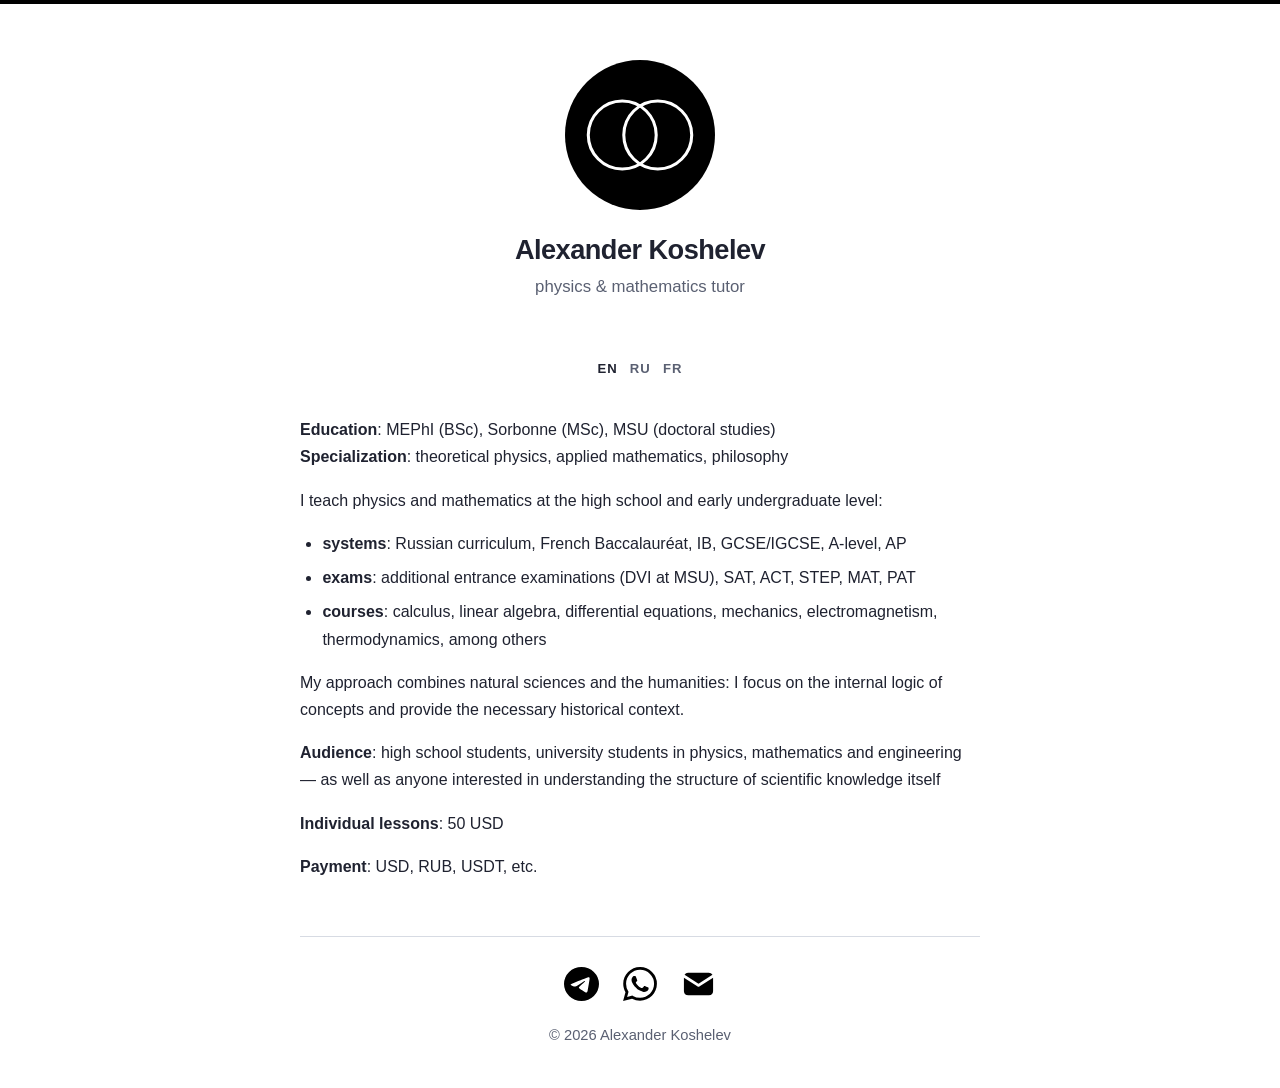
==== index.html @ 2939ea4b "Initial landing page" ====
<!DOCTYPE html>
<html lang="en">

<head>
  <meta charset="utf-8">
  <meta name="viewport" content="width=device-width, initial-scale=1">
  <meta name="description" content="Private teacher — Alexander Koshelev.">
  <title>koshelev.science</title>
  <link rel="icon" href="assets/img/favicon.svg" type="image/svg+xml">
  <link rel="stylesheet" href="assets/style.css">
</head>

<body>
  <div class="top-bar" aria-hidden="true"></div>

  <main class="page">
    <header class="hero" aria-label="Identity">
      <div class="hero-symbol-wrap">
        <img class="hero-symbol" src="assets/img/vesica-piscis.svg" alt="Vesica piscis symbol">
      </div>

      <h1 class="hero-name">Alexander Koshelev</h1>
      <p class="hero-role">physics & mathematics tutor</p>
    </header>

    <section class="content" aria-label="Presentation">

      <div class="lang-switch">
        <button data-lang="en" class="active">EN</button>
        <button data-lang="ru">RU</button>
        <button data-lang="fr">FR</button>
      </div>

      <!-- EN -->
      <section class="lang-block" data-lang="en">
        <p>
          <b>Education</b>: MEPhI (BSc), Sorbonne (MSc), MSU (doctoral studies)<br>
          <b>Specialization</b>: theoretical physics, applied mathematics, philosophy
        </p>

        <p>
          I teach physics and mathematics at the high school and early undergraduate level:
        </p>

        <ul>
          <li><b>systems</b>: Russian curriculum, French Baccalauréat, IB, GCSE/IGCSE, A-level, AP</li>
          <li><b>exams</b>: additional entrance examinations (DVI at MSU), SAT, ACT, STEP, MAT, PAT</li>
          <li><b>courses</b>: calculus, linear algebra, differential equations, mechanics, electromagnetism,
            thermodynamics, among others</li>
        </ul>

        <p>
          My approach combines natural sciences and the humanities: I focus on the internal logic of concepts and provide the necessary historical context.
        </p>

        <p>
          <b>Audience</b>: high school students, university students in physics, mathematics and engineering — as well as anyone interested in understanding the structure of scientific knowledge itself
        </p>

        <p>
          <b>Individual lessons</b>: 50 USD
        </p>

        <p>
          <b>Payment</b>: USD, RUB, USDT, etc.
        </p>
      </section>

      <!-- RU -->
      <section class="lang-block" data-lang="ru">
        <p>
          <b>Образование</b>: МИФИ (бакалавриат), Сорбонна (магистратура), МГУ (аспирантура)<br>
          <b>Специализация</b>: теоретическая физика, прикладная математика, философия
        </p>

        <p>
          Я преподаю физику и математику на уровне старшей школы и младших курсов университета:
        </p>

        <ul>
          <li><b>системы</b>: российская система, BAC (Baccalauréat), IB, GCSE, A-level, AP</li>
          <li><b>экзамены</b>: ДВИ, SAT, ACT, STEP, MAT, PAT</li>
          <li><b>курсы</b>: матанализ, линейная алгебра, дифференциальные уравнения, механика, электромагнетизм,
            термодинамика и другие</li>
        </ul>

        <p>
          В работе сочетаю естественно-научный и гуманитарный подход: объясняю структуру понятий и даю необходимый
          исторический контекст.
        </p>

        <p>
          <b>Аудитория</b>: старшие школьники, студенты физико-математических и инженерных специальностей — а также все,
          кто хочет понять структуру научного знания
        </p>

        <p>
          <b>Цена индивидуальных занятий</b>: 50 USD
        </p>

        <p>
          <b>Оплата</b>: USD, RUB, USDT и др.
        </p>
      </section>

      <!-- FR -->
      <section class="lang-block" data-lang="fr">
        <p>
          <b>Formation</b> : MEPhI (licence), Sorbonne (master), MGU (doctorat)<br>
          <b>Spécialisation</b> : physique théorique, mathématiques appliquées, philosophie
        </p>

        <p>
          J’enseigne la physique et les mathématiques au niveau lycée et début universitaire :
        </p>

        <ul>
          <li><b>systèmes</b> : programme russe, Baccalauréat français, IB, GCSE/IGCSE, A-level, AP</li>
          <li><b>examens</b> : examens d’entrée internes (DVI à la MSU), SAT, ACT, STEP, MAT</li>
          <li><b>cours</b> : analyse, algèbre linéaire, équations différentielles, mécanique, électromagnétisme,
            thermodynamique, entre autres</li>
        </ul>

        <p>
          Mon approche combine les sciences naturelles et les humanités : j’explique la structure logique des concepts en donnant le contexte historique nécessaire.
        </p>

        <p>
          <b>Public</b> : lycéens, étudiants en physique, mathématiques et ingénierie — ainsi que toute personne
          souhaitant comprendre la structure du savoir scientifique
        </p>

        <p>
          <b>Cours individuels</b> : 50 USD
        </p>

        <p>
          <b>Paiement</b> : USD, RUB, USDT, etc.
        </p>
      </section>

    </section>

    <footer class="site-footer" aria-label="Contacts">
      <hr class="footer-divider">

      <nav class="contact-links" aria-label="Contact links">

        <a class="contact-link" href="https://t.me/koshelev_teaching" target="_blank" rel="noopener noreferrer"
          aria-label="Telegram">
          <img class="contact-icon" src="assets/img/icons/telegram.svg" alt="">
        </a>

        <a class="contact-link" href="https://wa.me/79123456789" aria-label="WhatsApp">
          <img class="contact-icon" src="assets/img/icons/whatsapp.svg" alt="">
        </a>

        <a class="contact-link" href="mailto:koshelev.teaching@gmail.com?subject=Private%20Lessons" aria-label="Mail">
          <img class="contact-icon" src="assets/img/icons/mail.svg" alt="">
        </a>

      </nav>

      <p class="footer-note">© 2026 Alexander Koshelev</p>
    </footer>
  </main>

  <script>
    const buttons = document.querySelectorAll('.lang-switch button');
    const blocks = document.querySelectorAll('.lang-block');
    const storageKey = 'preferredLanguage';

    function setLanguage(lang) {
      buttons.forEach(btn => {
        btn.classList.toggle('active', btn.dataset.lang === lang);
      });

      blocks.forEach(block => {
        block.classList.toggle('active', block.dataset.lang === lang);
      });

      localStorage.setItem(storageKey, lang);
    }

    buttons.forEach(btn => {
      btn.addEventListener('click', () => {
        setLanguage(btn.dataset.lang);
      });
    });

    const savedLang = localStorage.getItem(storageKey);
    const defaultLang = 'en';
    const initialLang = savedLang || defaultLang;

    setLanguage(initialLang);
  </script>

</body>

</html>
---- assets/style.css ----
:root {
  --bg: #ffffff;
  --fg: #1f2230;
  --muted: #5a6072;
  --line: #d7dbe3;

  --page-max: 760px;
  --text-max: 680px;
  --hero-symbol-size: 150px;
}

*,
*::before,
*::after {
  box-sizing: border-box;
}

html {
  font-size: 16px;
  -webkit-text-size-adjust: 100%;
  text-size-adjust: 100%;
}

body {
  margin: 0;
  background: var(--bg);
  color: var(--fg);
  font-family:
    -apple-system, BlinkMacSystemFont, "Segoe UI", Roboto, Helvetica, Arial,
    sans-serif;
  line-height: 1.7;
}

img {
  display: block;
  max-width: 100%;
  height: auto;
}

a {
  color: inherit;
  text-decoration: none;
}

.top-bar {
  width: 100%;
  height: 4px;
  background: #000000;
}

.page {
  width: min(100% - 2rem, var(--page-max));
  margin: 0 auto;
  padding: 3.5rem 0 2.5rem;
}

.hero {
  display: flex;
  flex-direction: column;
  align-items: center;
  text-align: center;
}

.hero-symbol-wrap {
  width: var(--hero-symbol-size);
  height: var(--hero-symbol-size);
  border-radius: 50%;
  background: #000000;
  display: grid;
  place-items: center;
  margin-bottom: 1.5rem;
  overflow: hidden;
}

.hero-symbol {
  width: 95%;
  height: 95%;
  object-fit: contain;
}

.hero-name {
  margin: 0;
  font-size: clamp(1.2rem, 3vw, 1.7rem);
  line-height: 1.15;
  font-weight: 700;
  letter-spacing: -0.02em;
}

.hero-role {
  margin: 0.5rem 0 0;
  font-size: 1.05rem;
  color: var(--muted);
}

.content {
  margin-top: 3.5rem;
}

/* language switch */

.lang-switch {
  display: flex;
  justify-content: center;
  gap: 0.75rem;
  margin: 0 auto 2.25rem;
  width: min(100%, var(--text-max));
}

.lang-switch button {
  appearance: none;
  -webkit-appearance: none;
  background: none;
  border: none;
  padding: 0;
  margin: 0;
  color: var(--muted);
  font: inherit;
  font-size: 0.82rem;
  font-weight: 700;
  letter-spacing: 0.08em;
  text-transform: uppercase;
  cursor: pointer;
  transition:
    color 160ms ease,
    opacity 160ms ease;
}

.lang-switch button:hover,
.lang-switch button:focus-visible {
  color: var(--fg);
}

.lang-switch button.active {
  color: var(--fg);
}

.lang-switch button:focus-visible {
  outline: 2px solid var(--fg);
  outline-offset: 4px;
}

/* language blocks */

.lang-block {
  display: none;
  width: min(100%, var(--text-max));
  margin: 0 auto;
}

.lang-block.active {
  display: block;
}

.lang-block p {
  margin: 0;
}

.lang-block p + p {
  margin-top: 1rem;
}

.lang-block ul {
  margin: 1rem 0;
  padding-left: 1.4rem;
}

.lang-block li + li {
  margin-top: 0.45rem;
}

/* footer */

.site-footer {
  width: min(100%, var(--text-max));
  margin: 3.5rem auto 0;
}

.footer-divider {
  border: 0;
  border-top: 1px solid var(--line);
  margin: 0 0 1.5rem;
}

.contact-links {
  display: flex;
  flex-wrap: wrap;
  justify-content: center;
  gap: 0.75rem;
}

.contact-link {
  display: inline-flex;
  align-items: center;
  justify-content: center;
  width: 2.9rem;
  height: 2.9rem;
  background: transparent;
  border-radius: 0;
  transition:
    transform 160ms ease,
    opacity 160ms ease;
}

.contact-icon {
  width: 2.15rem;
  height: 2.15rem;
  display: block;
  object-fit: contain;
}

.contact-link:hover,
.contact-link:focus-visible {
  transform: translateY(-1px);
}

.contact-link:focus-visible {
  outline: 2px solid var(--fg);
  outline-offset: 3px;
}

.contact-link[aria-disabled="true"] {
  opacity: 0.38;
}

.contact-link[aria-disabled="true"]:hover,
.contact-link[aria-disabled="true"]:focus-visible {
  transform: none;
  outline: none;
}

.footer-note {
  margin: 1rem 0 0;
  text-align: center;
  font-size: 0.92rem;
  color: var(--muted);
}

/* mobile */

@media (max-width: 640px) {
  :root {
    --hero-symbol-size: 128px;
  }

  .page {
    width: min(100% - 1.25rem, var(--page-max));
    padding-top: 2.5rem;
    padding-bottom: 2rem;
  }

  .content {
    margin-top: 2.75rem;
  }

  .lang-switch {
    gap: 0.6rem;
    margin-bottom: 2rem;
  }

  .site-footer {
    margin-top: 3rem;
  }

  .contact-links {
    gap: 0.6rem;
  }

  .contact-link {
    width: 2.6rem;
    height: 2.6rem;
  }

  .contact-icon {
    width: 1.9rem;
    height: 1.9rem;
  }
}
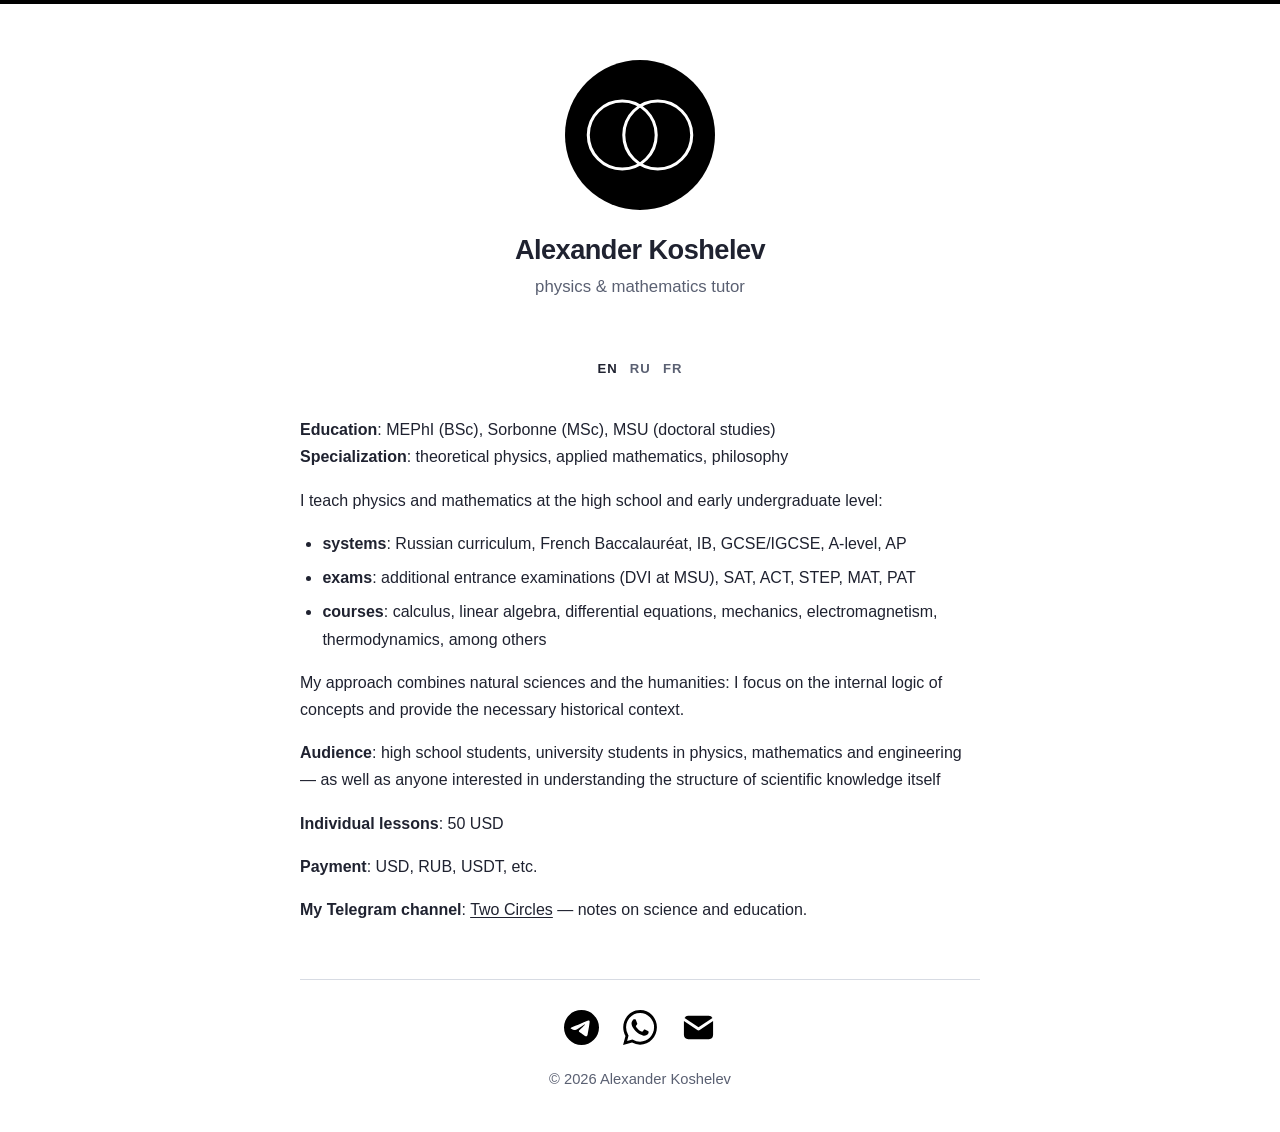
==== commit bc134528: "Some ammendments" ====
--- a/index.html
+++ b/index.html
@@ -50,11 +50,13 @@
         </ul>
 
         <p>
-          My approach combines natural sciences and the humanities: I focus on the internal logic of concepts and provide the necessary historical context.
-        </p>
-
-        <p>
-          <b>Audience</b>: high school students, university students in physics, mathematics and engineering — as well as anyone interested in understanding the structure of scientific knowledge itself
+          My approach combines natural sciences and the humanities: I focus on the internal logic of concepts and
+          provide the necessary historical context.
+        </p>
+
+        <p>
+          <b>Audience</b>: high school students, university students in physics, mathematics and engineering — as well
+          as anyone interested in understanding the structure of scientific knowledge itself
         </p>
 
         <p>
@@ -64,6 +66,13 @@
         <p>
           <b>Payment</b>: USD, RUB, USDT, etc.
         </p>
+
+        <p>
+          <b>My Telegram channel</b>:
+          <a href="https://t.me/zwiefalt" target="_blank" rel="noopener noreferrer">
+            Two Circles</a> — notes on science and education.
+        </p>
+
       </section>
 
       <!-- RU -->
@@ -101,6 +110,13 @@
         <p>
           <b>Оплата</b>: USD, RUB, USDT и др.
         </p>
+
+        <p>
+          <b>Мой телеграм-канал</b>: <a href="https://t.me/zwiefalt" target="_blank" rel="noopener noreferrer"> Два
+            круга</a> — заметки о науке и образовании. 
+        </p>
+        </p>
+
       </section>
 
       <!-- FR -->
@@ -122,7 +138,8 @@
         </ul>
 
         <p>
-          Mon approche combine les sciences naturelles et les humanités : j’explique la structure logique des concepts en donnant le contexte historique nécessaire.
+          Mon approche combine les sciences naturelles et les humanités : j’explique la structure logique des concepts
+          en donnant le contexte historique nécessaire.
         </p>
 
         <p>
@@ -137,6 +154,13 @@
         <p>
           <b>Paiement</b> : USD, RUB, USDT, etc.
         </p>
+
+        <p>
+          <b>Ma chaîne Telegram</b>:
+          <a href="https://t.me/zwiefalt" target="_blank" rel="noopener noreferrer">
+            Deux Cercles</a> — notes sur la science et l’éducation.
+        </p>
+
       </section>
 
     </section>
@@ -151,7 +175,8 @@
           <img class="contact-icon" src="assets/img/icons/telegram.svg" alt="">
         </a>
 
-        <a class="contact-link" href="https://wa.me/79123456789" aria-label="WhatsApp">
+        <a class="contact-link" href="https://wa.me/995551512975" target="_blank" rel="noopener noreferrer"
+          aria-label="WhatsApp">
           <img class="contact-icon" src="assets/img/icons/whatsapp.svg" alt="">
         </a>
 
--- a/assets/style.css
+++ b/assets/style.css
@@ -168,6 +168,20 @@
   margin-top: 0.45rem;
 }
 
+/* text links inside content */
+
+.lang-block a {
+  color: var(--fg);
+  text-decoration: underline;
+  text-decoration-thickness: 1px;
+  text-underline-offset: 2px;
+}
+
+.lang-block a:hover,
+.lang-block a:focus-visible {
+  opacity: 0.7;
+}
+
 /* footer */
 
 .site-footer {
@@ -235,6 +249,29 @@
   color: var(--muted);
 }
 
+/* dark mode */
+
+@media (prefers-color-scheme: dark) {
+  :root {
+    --bg: #000000;
+    --fg: #ffffff;
+    --muted: #b8b8b8;
+    --line: #3a3a3a;
+  }
+
+  .top-bar {
+    background: #ffffff;
+  }
+
+  .hero-symbol-wrap {
+    background: #ffffff;
+  }
+
+  .hero-symbol {
+    filter: invert(1) brightness(0);
+  }
+}
+
 /* mobile */
 
 @media (max-width: 640px) {
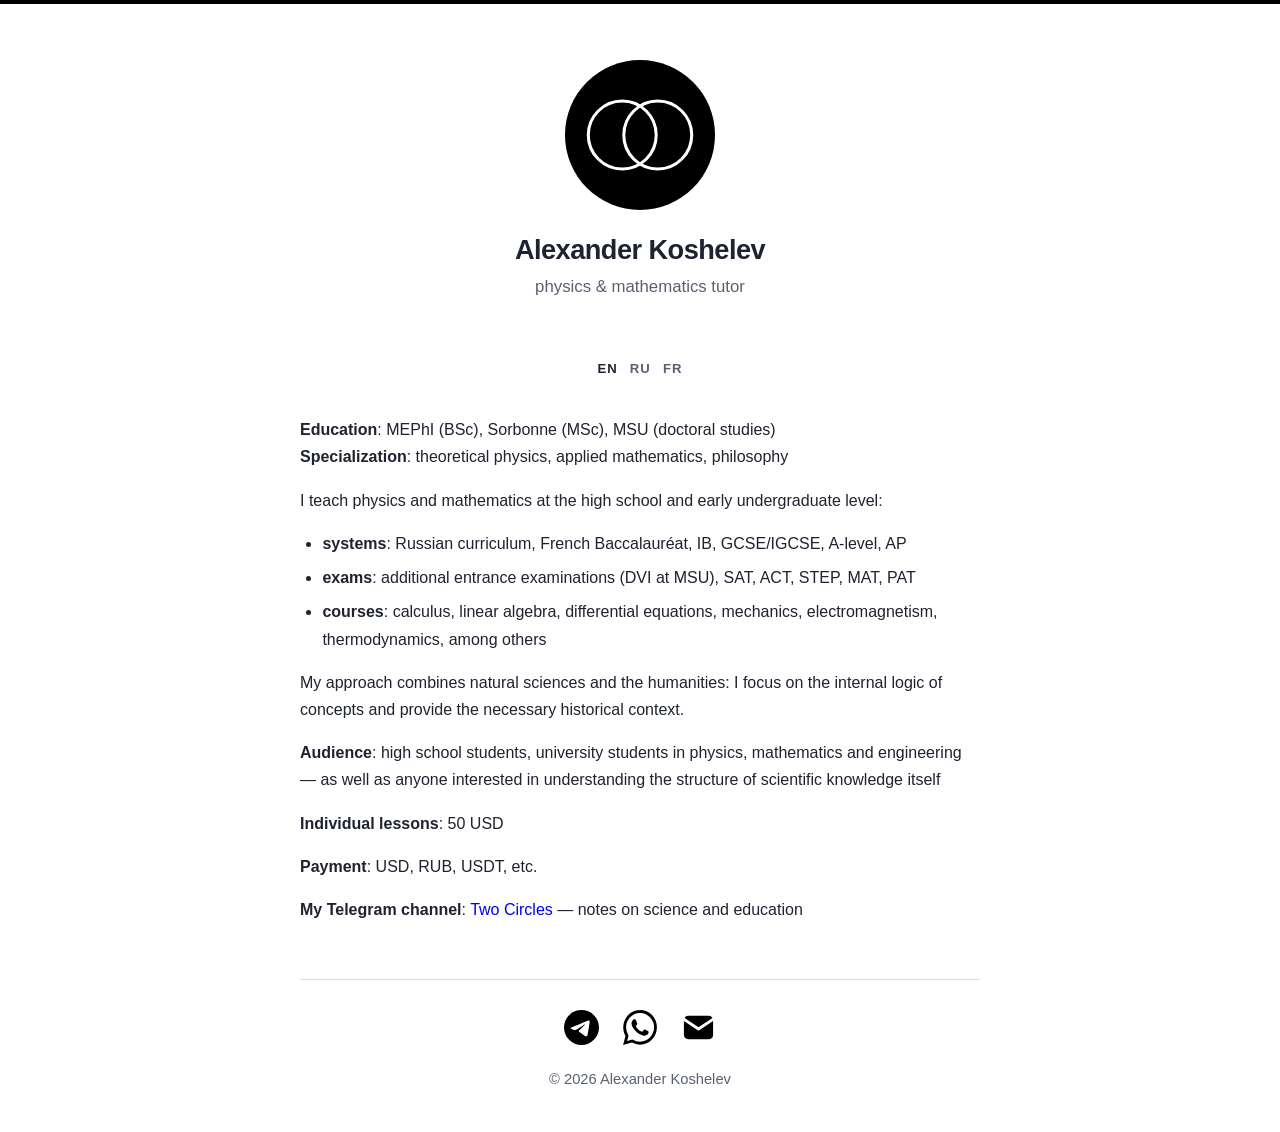
==== commit 8962a7de: "one more" ====
--- a/index.html
+++ b/index.html
@@ -70,7 +70,7 @@
         <p>
           <b>My Telegram channel</b>:
           <a href="https://t.me/zwiefalt" target="_blank" rel="noopener noreferrer">
-            Two Circles</a> — notes on science and education.
+            Two Circles</a> — notes on science and education
         </p>
 
       </section>
@@ -113,7 +113,7 @@
 
         <p>
           <b>Мой телеграм-канал</b>: <a href="https://t.me/zwiefalt" target="_blank" rel="noopener noreferrer"> Два
-            круга</a> — заметки о науке и образовании. 
+            круга</a> — заметки о науке и образовании
         </p>
         </p>
 
@@ -158,7 +158,7 @@
         <p>
           <b>Ma chaîne Telegram</b>:
           <a href="https://t.me/zwiefalt" target="_blank" rel="noopener noreferrer">
-            Deux Cercles</a> — notes sur la science et l’éducation.
+            Deux Cercles</a> — notes sur la science et l’éducation
         </p>
 
       </section>
--- a/assets/style.css
+++ b/assets/style.css
@@ -23,7 +23,7 @@
 
 body {
   margin: 0;
-  background: var(--bg);
+  background-color: var(--bg);
   color: var(--fg);
   font-family:
     -apple-system, BlinkMacSystemFont, "Segoe UI", Roboto, Helvetica, Arial,
@@ -45,7 +45,7 @@
 .top-bar {
   width: 100%;
   height: 4px;
-  background: #000000;
+  background-color: #000000;
 }
 
 .page {
@@ -65,7 +65,7 @@
   width: var(--hero-symbol-size);
   height: var(--hero-symbol-size);
   border-radius: 50%;
-  background: #000000;
+  background-color: #000000;
   display: grid;
   place-items: center;
   margin-bottom: 1.5rem;
@@ -171,15 +171,17 @@
 /* text links inside content */
 
 .lang-block a {
-  color: var(--fg);
-  text-decoration: underline;
-  text-decoration-thickness: 1px;
-  text-underline-offset: 2px;
+  color: #0000ee;
+  text-decoration: none;
+}
+
+.lang-block a:visited {
+  color: #551a8b;
 }
 
 .lang-block a:hover,
 .lang-block a:focus-visible {
-  opacity: 0.7;
+  opacity: 0.8;
 }
 
 /* footer */
@@ -260,11 +262,11 @@
   }
 
   .top-bar {
-    background: #ffffff;
+    background-color: #ffffff;
   }
 
   .hero-symbol-wrap {
-    background: #ffffff;
+    background-color: #ffffff !important;
   }
 
   .hero-symbol {
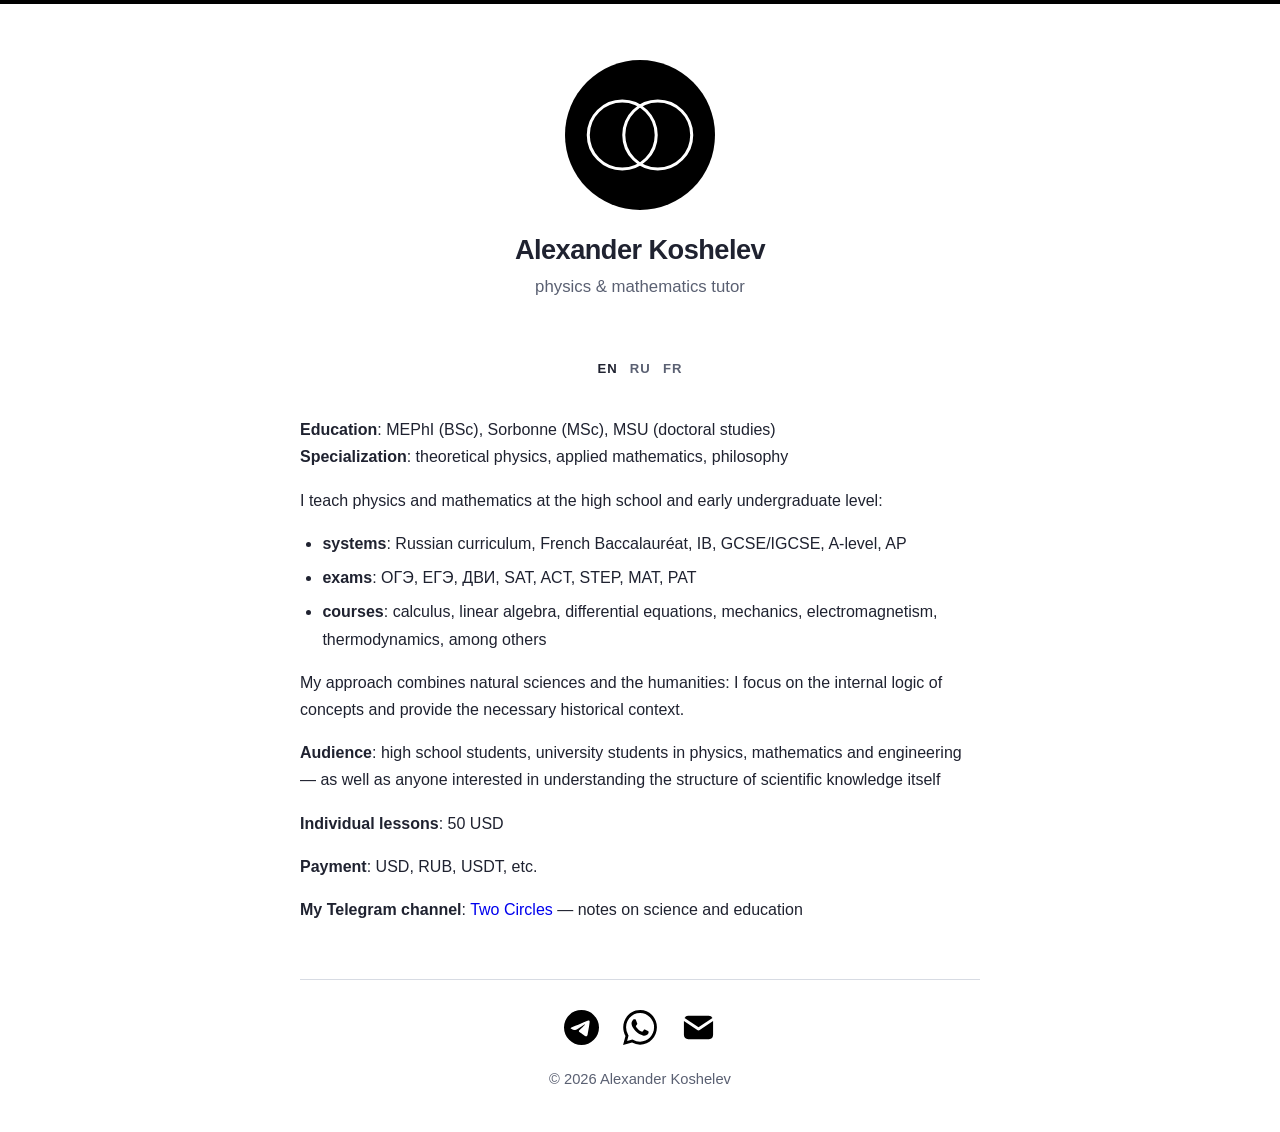
==== commit d3305cf5: "rules" ====
--- a/index.html
+++ b/index.html
@@ -44,7 +44,7 @@
 
         <ul>
           <li><b>systems</b>: Russian curriculum, French Baccalauréat, IB, GCSE/IGCSE, A-level, AP</li>
-          <li><b>exams</b>: additional entrance examinations (DVI at MSU), SAT, ACT, STEP, MAT, PAT</li>
+          <li><b>exams</b>: ОГЭ, ЕГЭ, ДВИ, SAT, ACT, STEP, MAT, PAT</li>
           <li><b>courses</b>: calculus, linear algebra, differential equations, mechanics, electromagnetism,
             thermodynamics, among others</li>
         </ul>
@@ -88,7 +88,7 @@
 
         <ul>
           <li><b>системы</b>: российская система, BAC (Baccalauréat), IB, GCSE, A-level, AP</li>
-          <li><b>экзамены</b>: ДВИ, SAT, ACT, STEP, MAT, PAT</li>
+          <li><b>экзамены</b>: ОГЭ, ЕГЭ, ДВИ, SAT, ACT, STEP, MAT, PAT, сессионные экзамены в университете</li>
           <li><b>курсы</b>: матанализ, линейная алгебра, дифференциальные уравнения, механика, электромагнетизм,
             термодинамика и другие</li>
         </ul>
@@ -132,7 +132,7 @@
 
         <ul>
           <li><b>systèmes</b> : programme russe, Baccalauréat français, IB, GCSE/IGCSE, A-level, AP</li>
-          <li><b>examens</b> : examens d’entrée internes (DVI à la MSU), SAT, ACT, STEP, MAT</li>
+          <li><b>examens</b> : ОГЭ, ЕГЭ, ДВИ, SAT, ACT, STEP, MAT</li>
           <li><b>cours</b> : analyse, algèbre linéaire, équations différentielles, mécanique, électromagnétisme,
             thermodynamique, entre autres</li>
         </ul>
--- a/assets/style.css
+++ b/assets/style.css
@@ -19,6 +19,7 @@
   font-size: 16px;
   -webkit-text-size-adjust: 100%;
   text-size-adjust: 100%;
+  color-scheme: light dark;
 }
 
 body {
@@ -155,7 +156,7 @@
   margin: 0;
 }
 
-.lang-block p + p {
+.lang-block p+p {
   margin-top: 1rem;
 }
 
@@ -164,7 +165,7 @@
   padding-left: 1.4rem;
 }
 
-.lang-block li + li {
+.lang-block li+li {
   margin-top: 0.45rem;
 }
 
@@ -272,6 +273,10 @@
   .hero-symbol {
     filter: invert(1) brightness(0);
   }
+
+  .contact-icon {
+    filter: invert(1);
+  }
 }
 
 /* mobile */
@@ -313,4 +318,12 @@
     width: 1.9rem;
     height: 1.9rem;
   }
+
+  .rules-text {
+    margin: 0;
+  }
+
+  .rules-text+.rules-text {
+    margin-top: 0.9rem;
+  }
 }
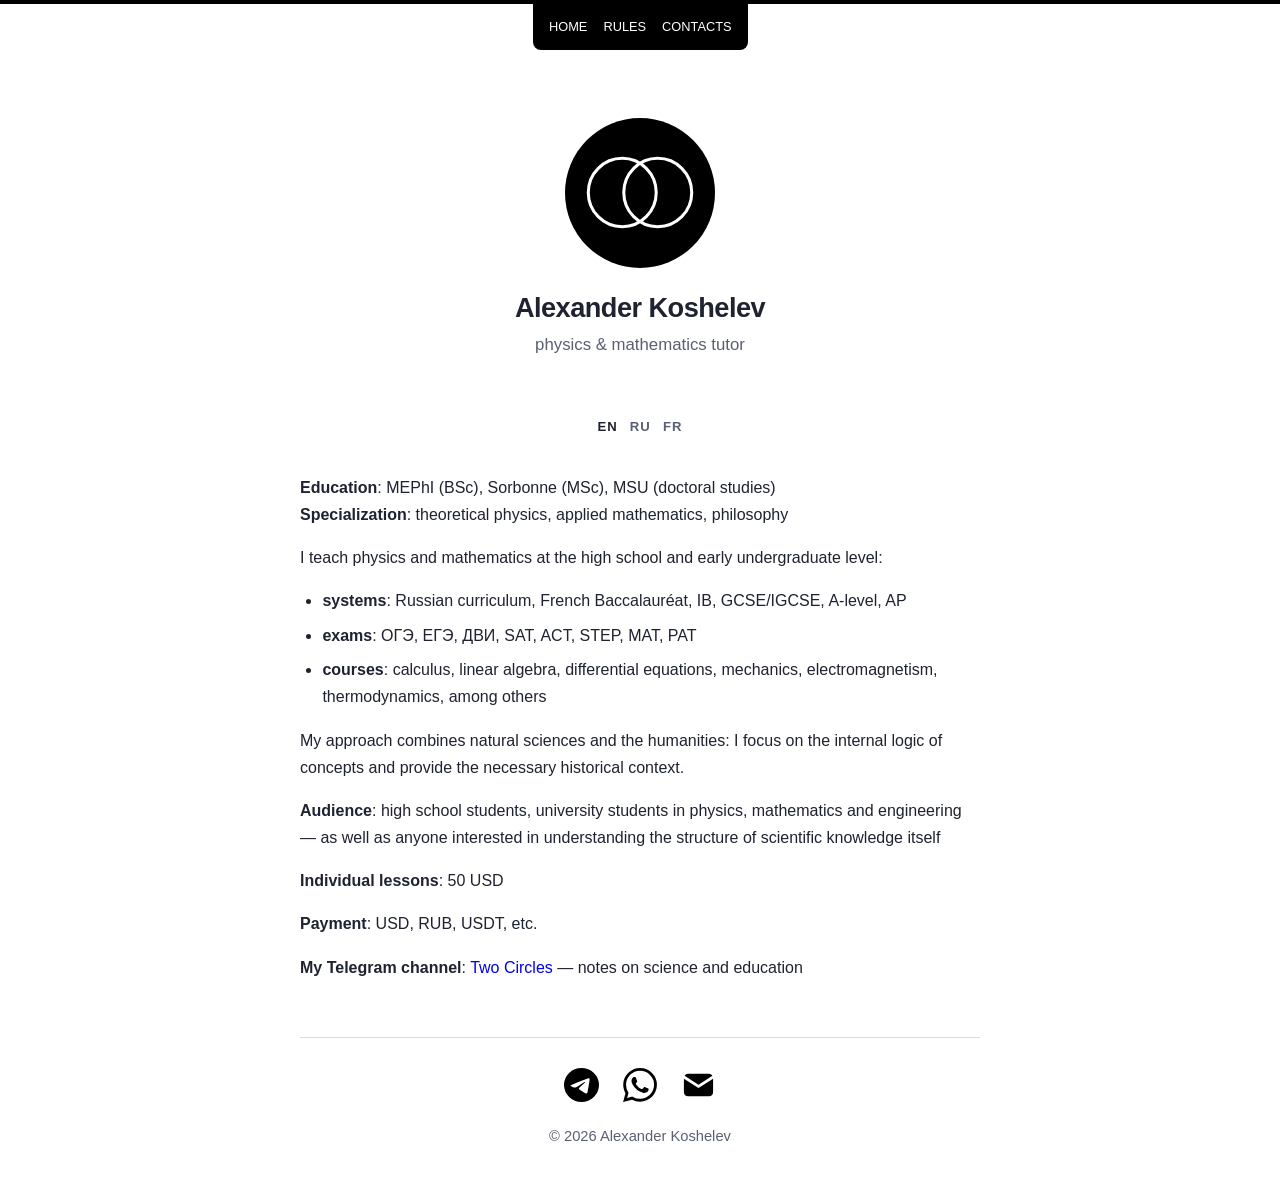
==== commit 1849571c: "Menu" ====
--- a/index.html
+++ b/index.html
@@ -13,6 +13,14 @@
 <body>
   <div class="top-bar" aria-hidden="true"></div>
 
+  <nav class="site-nav" aria-label="Primary">
+    <ul>
+      <li><a href="index.html">HOME</a></li>
+      <li><a href="rules.html">RULES</a></li>
+      <li><a href="about.html">CONTACTS</a></li>
+    </ul>
+  </nav>
+
   <main class="page">
     <header class="hero" aria-label="Identity">
       <div class="hero-symbol-wrap">
--- a/assets/style.css
+++ b/assets/style.css
@@ -47,6 +47,57 @@
   width: 100%;
   height: 4px;
   background-color: #000000;
+}
+
+/* navigation */
+
+.site-nav {
+  margin: 0 auto 0.75rem;
+  text-align: center;
+}
+
+.site-nav ul {
+  display: inline-flex;
+  align-items: center;
+  margin: 0;
+  padding: 0.4rem 1rem;
+  list-style: none;
+  background-color: #000000;
+  color: #ffffff;
+  border-radius: 0 0 0.5rem 0.5rem;
+
+  animation: nav-drop 2000ms cubic-bezier(0.22, 1, 0.36, 1) 500ms both;
+}
+
+.site-nav li {
+  display: inline-block;
+}
+
+.site-nav li+li {
+  margin-left: 1rem;
+}
+
+.site-nav a {
+  display: inline-block;
+  padding: 0.35rem 0;
+  color: inherit;
+  text-decoration: none;
+  font-size: 0.8rem;
+}
+
+.site-nav a:hover,
+.site-nav a:focus-visible {
+  opacity: 0.8;
+}
+
+@keyframes nav-drop {
+  0% {
+    transform: translateY(-60px);
+  }
+
+  100% {
+    transform: translateY(0);
+  }
 }
 
 .page {
@@ -91,6 +142,32 @@
   margin: 0.5rem 0 0;
   font-size: 1.05rem;
   color: var(--muted);
+}
+
+.hero-lang {
+  display: none;
+}
+
+.hero-lang.active {
+  display: inline;
+}
+
+.subpage-nav {
+  width: min(100%, var(--text-max));
+  margin: 2rem auto 0;
+  text-align: center;
+  font-size: 0.95rem;
+  color: var(--muted);
+}
+
+.subpage-nav a:hover,
+.subpage-nav a:focus-visible {
+  color: var(--fg);
+}
+
+.subpage-nav a:focus-visible {
+  outline: 2px solid var(--fg);
+  outline-offset: 4px;
 }
 
 .content {
@@ -167,6 +244,16 @@
 
 .lang-block li+li {
   margin-top: 0.45rem;
+}
+
+/* rules page */
+
+.rules-text {
+  margin: 0;
+}
+
+.rules-text+.rules-text {
+  margin-top: 0.9rem;
 }
 
 /* text links inside content */
@@ -267,7 +354,7 @@
   }
 
   .hero-symbol-wrap {
-    background-color: #ffffff !important;
+    background-color: #ffffff;
   }
 
   .hero-symbol {
@@ -301,6 +388,10 @@
     margin-bottom: 2rem;
   }
 
+  .subpage-nav {
+    margin-top: 1.5rem;
+  }
+
   .site-footer {
     margin-top: 3rem;
   }
@@ -318,12 +409,4 @@
     width: 1.9rem;
     height: 1.9rem;
   }
-
-  .rules-text {
-    margin: 0;
-  }
-
-  .rules-text+.rules-text {
-    margin-top: 0.9rem;
-  }
 }
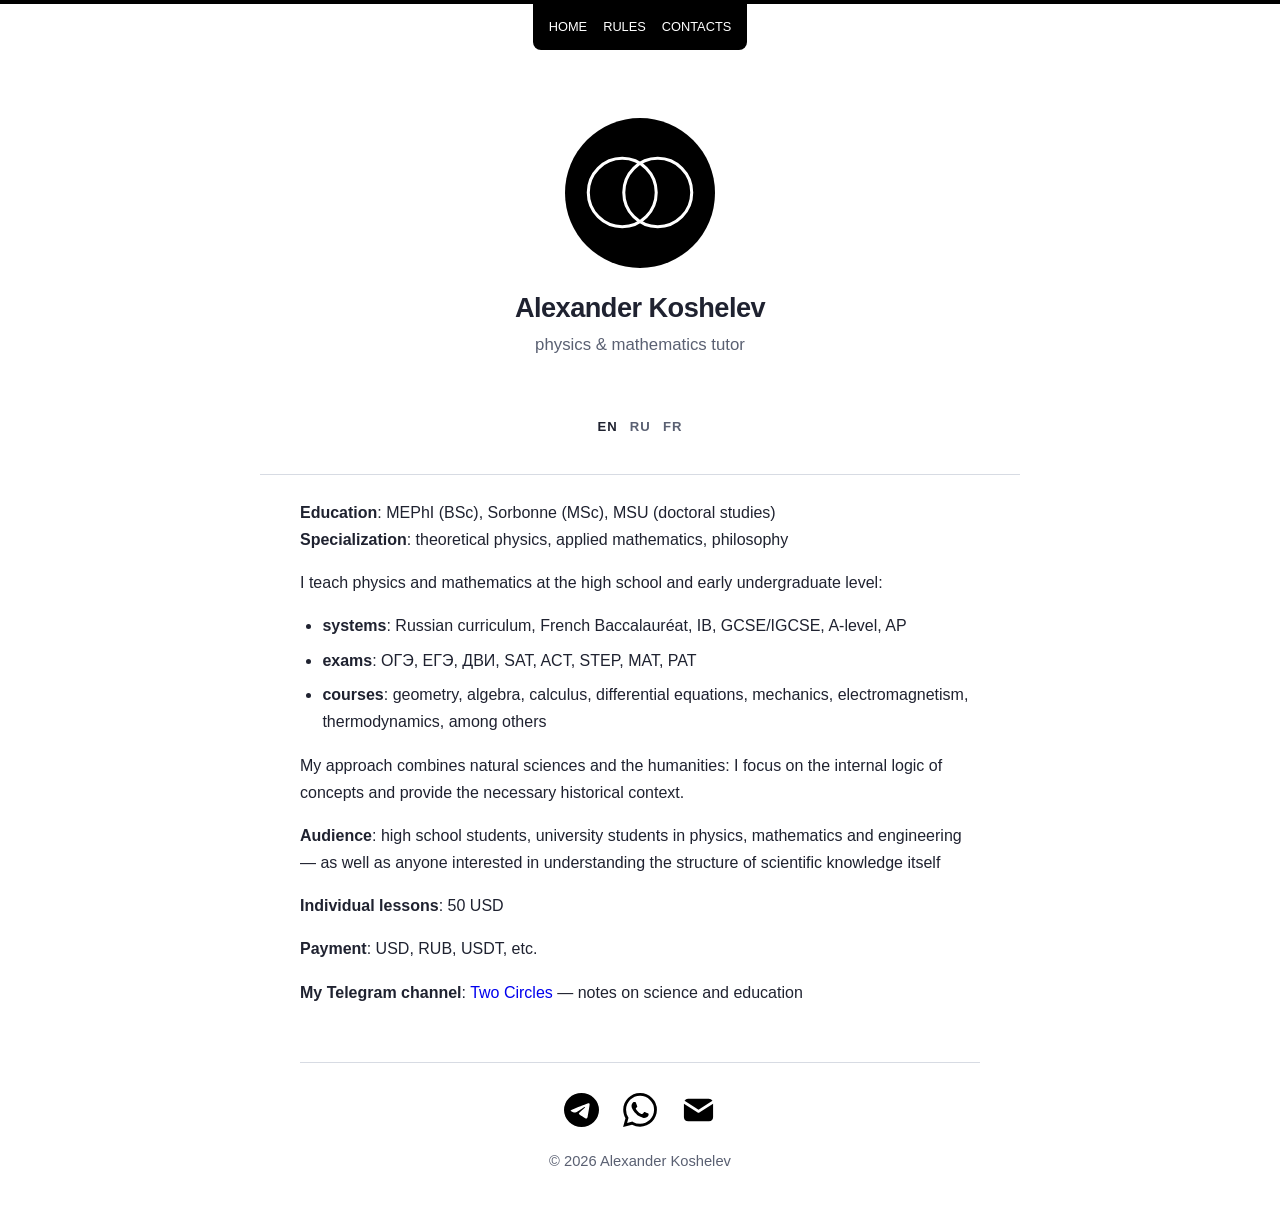
==== commit 4ad41f66: "Contact" ====
--- a/index.html
+++ b/index.html
@@ -15,9 +15,29 @@
 
   <nav class="site-nav" aria-label="Primary">
     <ul>
-      <li><a href="index.html">HOME</a></li>
-      <li><a href="rules.html">RULES</a></li>
-      <li><a href="about.html">CONTACTS</a></li>
+      <li>
+        <a href="index.html">
+          <span class="nav-lang active" data-lang="en">HOME</span>
+          <span class="nav-lang" data-lang="ru">ГЛАВНАЯ</span>
+          <span class="nav-lang" data-lang="fr">ACCUEIL</span>
+        </a>
+      </li>
+
+      <li>
+        <a href="rules.html">
+          <span class="nav-lang active" data-lang="en">RULES</span>
+          <span class="nav-lang" data-lang="ru">ПРАВИЛА</span>
+          <span class="nav-lang" data-lang="fr">RÈGLES</span>
+        </a>
+      </li>
+
+      <li>
+        <a href="contacts.html">
+          <span class="nav-lang active" data-lang="en">CONTACTS</span>
+          <span class="nav-lang" data-lang="ru">КОНТАКТЫ</span>
+          <span class="nav-lang" data-lang="fr">CONTACTS</span>
+        </a>
+      </li>
     </ul>
   </nav>
 
@@ -28,148 +48,155 @@
       </div>
 
       <h1 class="hero-name">Alexander Koshelev</h1>
-      <p class="hero-role">physics & mathematics tutor</p>
+      <p class="hero-role">
+        <span class="hero-lang active" data-lang="en">physics & mathematics tutor</span>
+        <span class="hero-lang" data-lang="ru">преподаватель физики и математики</span>
+        <span class="hero-lang" data-lang="fr">enseignant de la physique et des mathématiques</span>
+      </p>
     </header>
 
     <section class="content" aria-label="Presentation">
 
-      <div class="lang-switch">
-        <button data-lang="en" class="active">EN</button>
-        <button data-lang="ru">RU</button>
-        <button data-lang="fr">FR</button>
-      </div>
-
-      <!-- EN -->
-      <section class="lang-block" data-lang="en">
-        <p>
-          <b>Education</b>: MEPhI (BSc), Sorbonne (MSc), MSU (doctoral studies)<br>
-          <b>Specialization</b>: theoretical physics, applied mathematics, philosophy
-        </p>
-
-        <p>
-          I teach physics and mathematics at the high school and early undergraduate level:
-        </p>
-
-        <ul>
-          <li><b>systems</b>: Russian curriculum, French Baccalauréat, IB, GCSE/IGCSE, A-level, AP</li>
-          <li><b>exams</b>: ОГЭ, ЕГЭ, ДВИ, SAT, ACT, STEP, MAT, PAT</li>
-          <li><b>courses</b>: calculus, linear algebra, differential equations, mechanics, electromagnetism,
-            thermodynamics, among others</li>
-        </ul>
-
-        <p>
-          My approach combines natural sciences and the humanities: I focus on the internal logic of concepts and
-          provide the necessary historical context.
-        </p>
-
-        <p>
-          <b>Audience</b>: high school students, university students in physics, mathematics and engineering — as well
-          as anyone interested in understanding the structure of scientific knowledge itself
-        </p>
-
-        <p>
-          <b>Individual lessons</b>: 50 USD
-        </p>
-
-        <p>
-          <b>Payment</b>: USD, RUB, USDT, etc.
-        </p>
-
-        <p>
-          <b>My Telegram channel</b>:
-          <a href="https://t.me/zwiefalt" target="_blank" rel="noopener noreferrer">
-            Two Circles</a> — notes on science and education
-        </p>
-
-      </section>
-
-      <!-- RU -->
-      <section class="lang-block" data-lang="ru">
-        <p>
-          <b>Образование</b>: МИФИ (бакалавриат), Сорбонна (магистратура), МГУ (аспирантура)<br>
-          <b>Специализация</b>: теоретическая физика, прикладная математика, философия
-        </p>
-
-        <p>
-          Я преподаю физику и математику на уровне старшей школы и младших курсов университета:
-        </p>
-
-        <ul>
-          <li><b>системы</b>: российская система, BAC (Baccalauréat), IB, GCSE, A-level, AP</li>
-          <li><b>экзамены</b>: ОГЭ, ЕГЭ, ДВИ, SAT, ACT, STEP, MAT, PAT, сессионные экзамены в университете</li>
-          <li><b>курсы</b>: матанализ, линейная алгебра, дифференциальные уравнения, механика, электромагнетизм,
-            термодинамика и другие</li>
-        </ul>
-
-        <p>
-          В работе сочетаю естественно-научный и гуманитарный подход: объясняю структуру понятий и даю необходимый
-          исторический контекст.
-        </p>
-
-        <p>
-          <b>Аудитория</b>: старшие школьники, студенты физико-математических и инженерных специальностей — а также все,
-          кто хочет понять структуру научного знания
-        </p>
-
-        <p>
-          <b>Цена индивидуальных занятий</b>: 50 USD
-        </p>
-
-        <p>
-          <b>Оплата</b>: USD, RUB, USDT и др.
-        </p>
-
-        <p>
-          <b>Мой телеграм-канал</b>: <a href="https://t.me/zwiefalt" target="_blank" rel="noopener noreferrer"> Два
-            круга</a> — заметки о науке и образовании
-        </p>
-        </p>
-
-      </section>
-
-      <!-- FR -->
-      <section class="lang-block" data-lang="fr">
-        <p>
-          <b>Formation</b> : MEPhI (licence), Sorbonne (master), MGU (doctorat)<br>
-          <b>Spécialisation</b> : physique théorique, mathématiques appliquées, philosophie
-        </p>
-
-        <p>
-          J’enseigne la physique et les mathématiques au niveau lycée et début universitaire :
-        </p>
-
-        <ul>
-          <li><b>systèmes</b> : programme russe, Baccalauréat français, IB, GCSE/IGCSE, A-level, AP</li>
-          <li><b>examens</b> : ОГЭ, ЕГЭ, ДВИ, SAT, ACT, STEP, MAT</li>
-          <li><b>cours</b> : analyse, algèbre linéaire, équations différentielles, mécanique, électromagnétisme,
-            thermodynamique, entre autres</li>
-        </ul>
-
-        <p>
-          Mon approche combine les sciences naturelles et les humanités : j’explique la structure logique des concepts
-          en donnant le contexte historique nécessaire.
-        </p>
-
-        <p>
-          <b>Public</b> : lycéens, étudiants en physique, mathématiques et ingénierie — ainsi que toute personne
-          souhaitant comprendre la structure du savoir scientifique
-        </p>
-
-        <p>
-          <b>Cours individuels</b> : 50 USD
-        </p>
-
-        <p>
-          <b>Paiement</b> : USD, RUB, USDT, etc.
-        </p>
-
-        <p>
-          <b>Ma chaîne Telegram</b>:
-          <a href="https://t.me/zwiefalt" target="_blank" rel="noopener noreferrer">
-            Deux Cercles</a> — notes sur la science et l’éducation
-        </p>
-
-      </section>
+        <div class="lang-switch">
+          <button data-lang="en" class="active">EN</button>
+          <button data-lang="ru">RU</button>
+          <button data-lang="fr">FR</button>
+        </div>
+
+        <hr class="footer-divider">
+
+        <!-- EN -->
+        <section class="lang-block" data-lang="en">
+          <p>
+            <b>Education</b>: MEPhI (BSc), Sorbonne (MSc), MSU (doctoral studies)<br>
+            <b>Specialization</b>: theoretical physics, applied mathematics, philosophy
+          </p>
+
+          <p>
+            I teach physics and mathematics at the high school and early undergraduate level:
+          </p>
+
+          <ul>
+            <li><b>systems</b>: Russian curriculum, French Baccalauréat, IB, GCSE/IGCSE, A-level, AP</li>
+            <li><b>exams</b>: ОГЭ, ЕГЭ, ДВИ, SAT, ACT, STEP, MAT, PAT</li>
+            <li><b>courses</b>: geometry, algebra, calculus, differential equations, mechanics, electromagnetism,
+              thermodynamics, among others</li>
+          </ul>
+
+          <p>
+            My approach combines natural sciences and the humanities: I focus on the internal logic of concepts and
+            provide the necessary historical context.
+          </p>
+
+          <p>
+            <b>Audience</b>: high school students, university students in physics, mathematics and engineering — as well
+            as anyone interested in understanding the structure of scientific knowledge itself
+          </p>
+
+          <p>
+            <b>Individual lessons</b>: 50 USD
+          </p>
+
+          <p>
+            <b>Payment</b>: USD, RUB, USDT, etc.
+          </p>
+
+          <p>
+            <b>My Telegram channel</b>:
+            <a href="https://t.me/zwiefalt" target="_blank" rel="noopener noreferrer">
+              Two Circles</a> — notes on science and education
+          </p>
+
+        </section>
+
+        <!-- RU -->
+        <section class="lang-block" data-lang="ru">
+          <p>
+            <b>Образование</b>: МИФИ (бакалавриат), Сорбонна (магистратура), МГУ (аспирантура)<br>
+            <b>Специализация</b>: теоретическая физика, прикладная математика, философия
+          </p>
+
+          <p>
+            Я преподаю физику и математику на уровне старшей школы и младших курсов университета:
+          </p>
+
+          <ul>
+            <li><b>системы</b>: российская система, BAC (Baccalauréat), IB, GCSE, A-level, AP</li>
+            <li><b>экзамены</b>: ОГЭ, ЕГЭ, ДВИ, SAT, ACT, STEP, MAT, PAT, сессионные экзамены в университете</li>
+            <li><b>курсы</b>: алгебра, геометрия, матанализ, дифференциальные уравнения, механика, электромагнетизм,
+              термодинамика и другие</li>
+          </ul>
+
+          <p>
+            В работе сочетаю естественно-научный и гуманитарный подход: объясняю структуру понятий и даю необходимый
+            исторический контекст.
+          </p>
+
+          <p>
+            <b>Аудитория</b>: старшие школьники, студенты физико-математических и инженерных специальностей — а также
+            все,
+            кто хочет понять структуру научного знания
+          </p>
+
+          <p>
+            <b>Цена индивидуальных занятий</b>: 50 USD
+          </p>
+
+          <p>
+            <b>Оплата</b>: USD, RUB, USDT и др.
+          </p>
+
+          <p>
+            <b>Мой телеграм-канал</b>: <a href="https://t.me/zwiefalt" target="_blank" rel="noopener noreferrer"> Два
+              круга</a> — заметки о науке и образовании
+          </p>
+          </p>
+
+        </section>
+
+        <!-- FR -->
+        <section class="lang-block" data-lang="fr">
+          <p>
+            <b>Formation</b> : MEPhI (licence), Sorbonne (master), MGU (doctorat)<br>
+            <b>Spécialisation</b> : physique théorique, mathématiques appliquées, philosophie
+          </p>
+
+          <p>
+            J’enseigne la physique et les mathématiques au niveau lycée et début universitaire :
+          </p>
+
+          <ul>
+            <li><b>systèmes</b> : programme russe, Baccalauréat français, IB, GCSE/IGCSE, A-level, AP</li>
+            <li><b>examens</b> : ОГЭ, ЕГЭ, ДВИ, SAT, ACT, STEP, MAT</li>
+            <li><b>cours</b> : géométrie, algèbre, analyse, équations différentielles, mécanique, électromagnétisme,
+              thermodynamique, entre autres</li>
+          </ul>
+
+          <p>
+            Mon approche combine les sciences naturelles et les humanités : j’explique la structure logique des concepts
+            en donnant le contexte historique nécessaire.
+          </p>
+
+          <p>
+            <b>Public</b> : lycéens, étudiants en physique, mathématiques et ingénierie — ainsi que toute personne
+            souhaitant comprendre la structure du savoir scientifique
+          </p>
+
+          <p>
+            <b>Cours individuels</b> : 50 USD
+          </p>
+
+          <p>
+            <b>Paiement</b> : USD, RUB, USDT, etc.
+          </p>
+
+          <p>
+            <b>Ma chaîne Telegram</b>:
+            <a href="https://t.me/zwiefalt" target="_blank" rel="noopener noreferrer">
+              Deux Cercles</a> — notes sur la science et l’éducation
+          </p>
+
+        </section>
 
     </section>
 
@@ -201,6 +228,8 @@
   <script>
     const buttons = document.querySelectorAll('.lang-switch button');
     const blocks = document.querySelectorAll('.lang-block');
+    const heroLangs = document.querySelectorAll('.hero-lang');
+    const navLangs = document.querySelectorAll('.nav-lang');
     const storageKey = 'preferredLanguage';
 
     function setLanguage(lang) {
@@ -212,6 +241,14 @@
         block.classList.toggle('active', block.dataset.lang === lang);
       });
 
+      heroLangs.forEach(el => {
+        el.classList.toggle('active', el.dataset.lang === lang);
+      });
+
+      navLangs.forEach(el => {
+        el.classList.toggle('active', el.dataset.lang === lang);
+      });
+
       localStorage.setItem(storageKey, lang);
     }
 
@@ -222,9 +259,16 @@
     });
 
     const savedLang = localStorage.getItem(storageKey);
-    const defaultLang = 'en';
-    const initialLang = savedLang || defaultLang;
-
+
+    function detectBrowserLanguage() {
+      const browserLang = (navigator.language || navigator.userLanguage || 'en').toLowerCase();
+
+      if (browserLang.startsWith('ru')) return 'ru';
+      if (browserLang.startsWith('fr')) return 'fr';
+      return 'en';
+    }
+
+    const initialLang = savedLang || detectBrowserLanguage();
     setLanguage(initialLang);
   </script>
 
--- a/assets/style.css
+++ b/assets/style.css
@@ -149,6 +149,14 @@
 }
 
 .hero-lang.active {
+  display: inline;
+}
+
+.nav-lang {
+  display: none;
+}
+
+.nav-lang.active {
   display: inline;
 }
 
@@ -353,6 +361,11 @@
     background-color: #ffffff;
   }
 
+  .site-nav ul {
+    background-color: #ffffff;
+    color: #000000;
+  }
+
   .hero-symbol-wrap {
     background-color: #ffffff;
   }
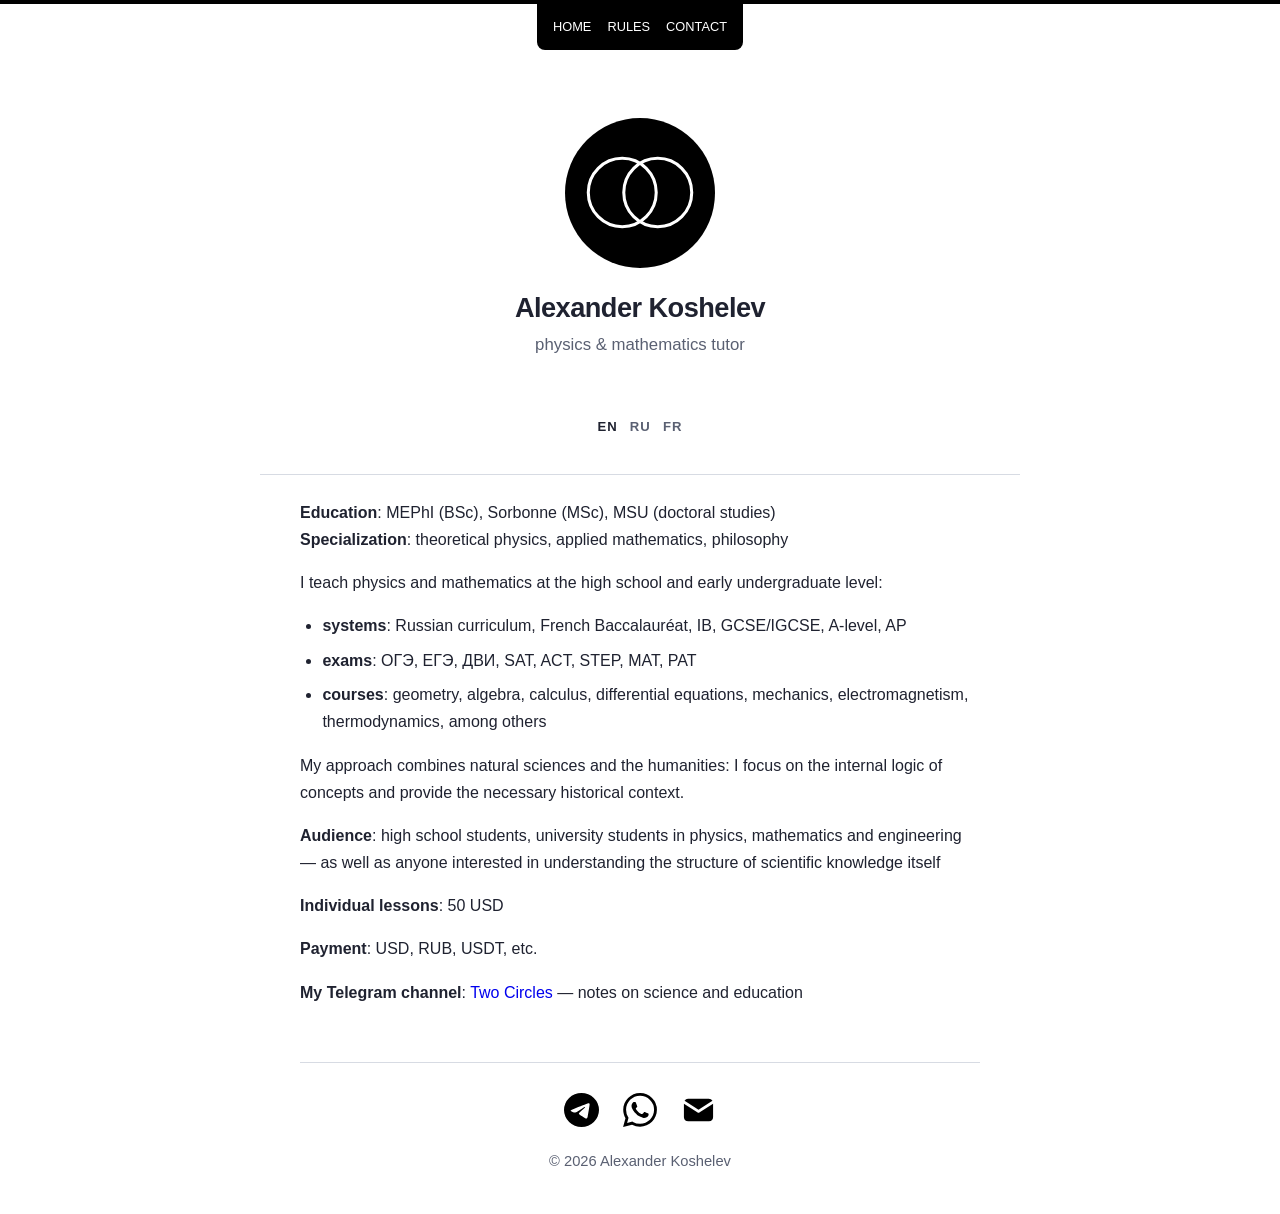
==== commit bcdbc5ae: "refinements" ====
--- a/index.html
+++ b/index.html
@@ -32,10 +32,10 @@
       </li>
 
       <li>
-        <a href="contacts.html">
-          <span class="nav-lang active" data-lang="en">CONTACTS</span>
+        <a href="contact.html">
+          <span class="nav-lang active" data-lang="en">CONTACT</span>
           <span class="nav-lang" data-lang="ru">КОНТАКТЫ</span>
-          <span class="nav-lang" data-lang="fr">CONTACTS</span>
+          <span class="nav-lang" data-lang="fr">CONTACT</span>
         </a>
       </li>
     </ul>
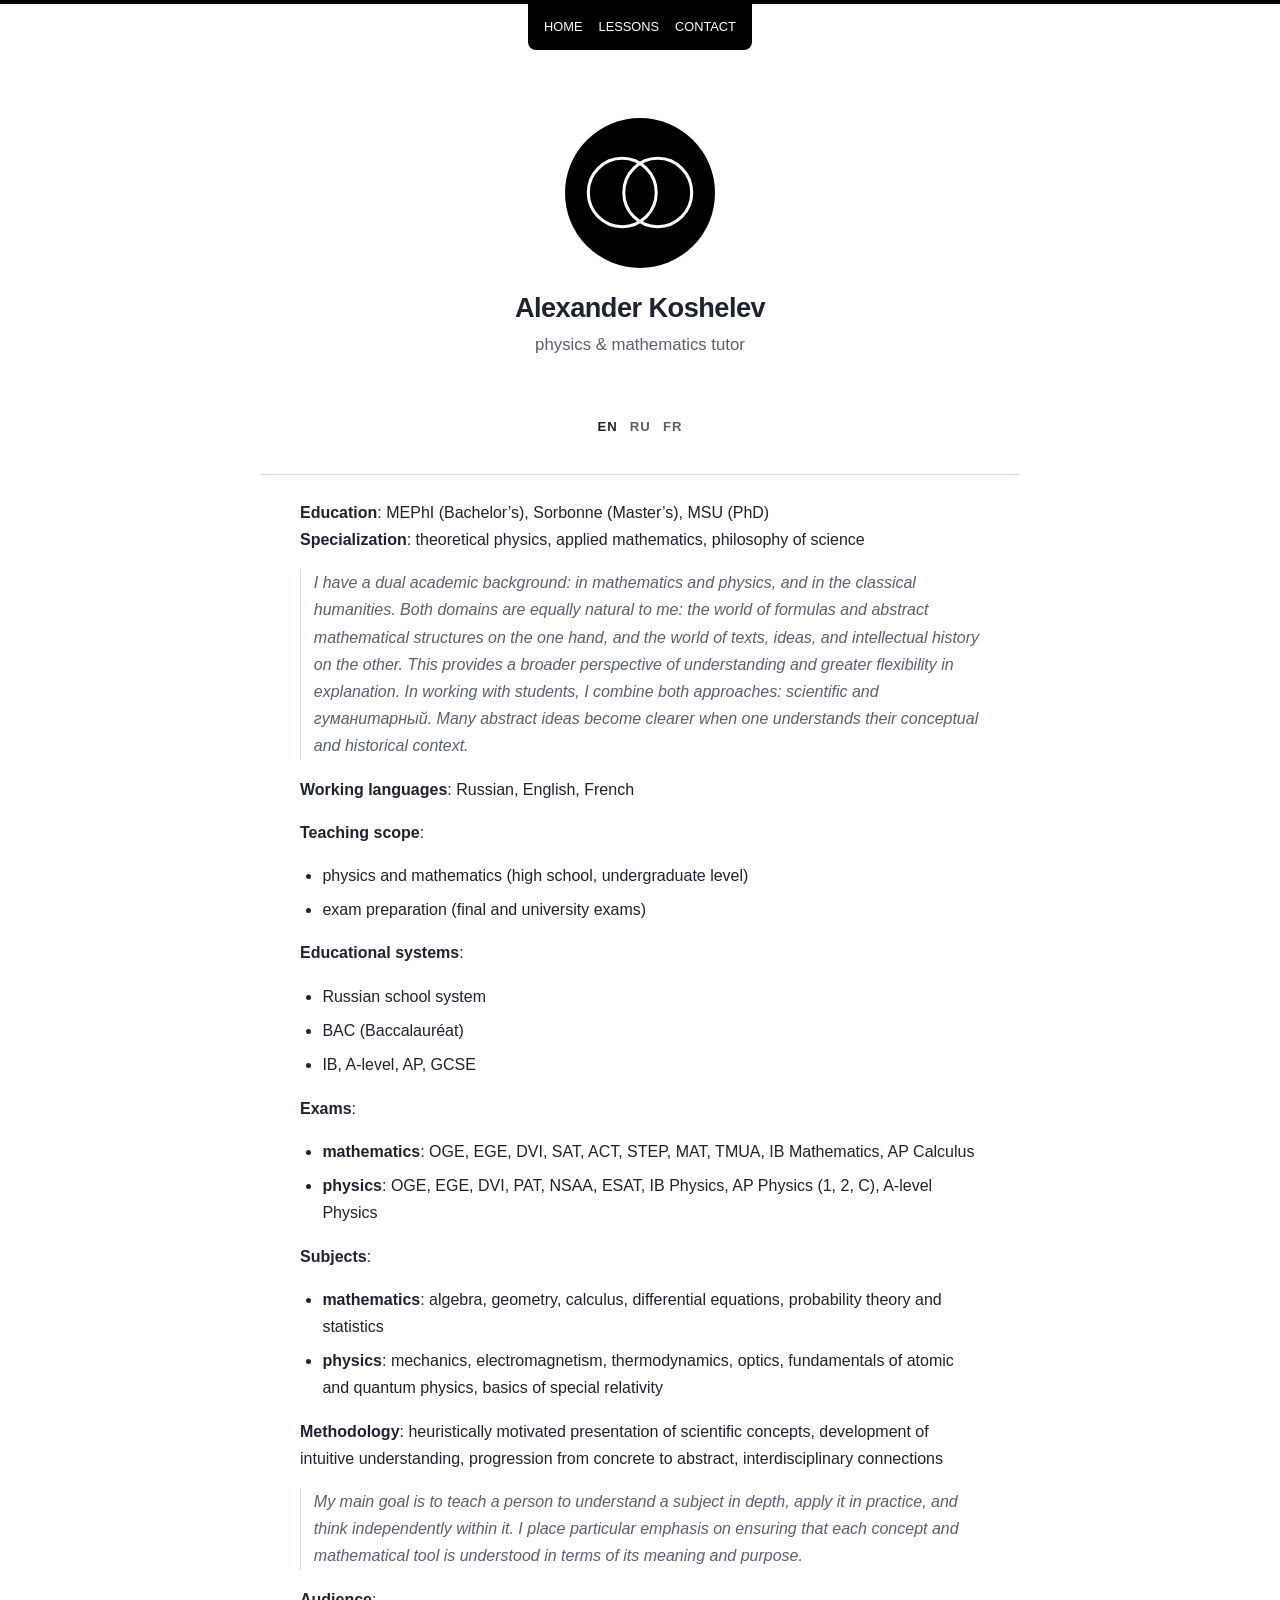
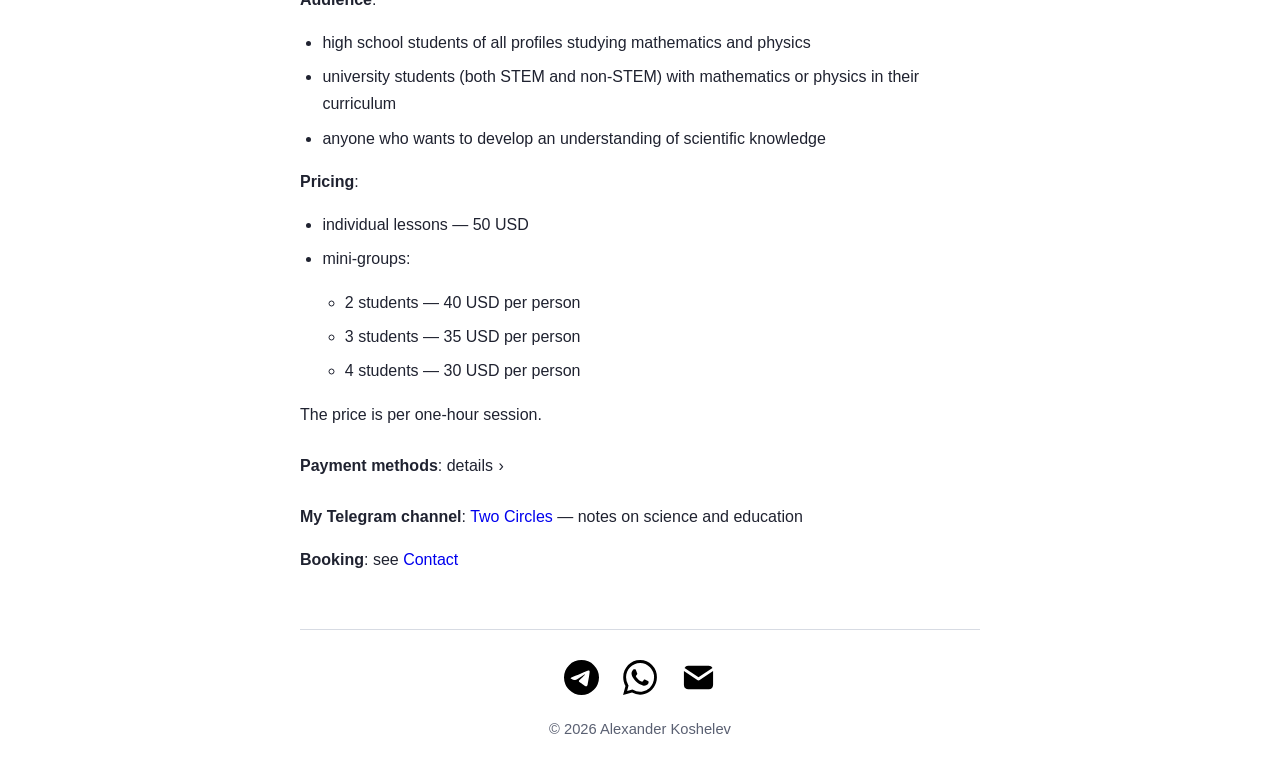
==== commit 2f9ff87d: "text enlarged" ====
--- a/index.html
+++ b/index.html
@@ -24,10 +24,10 @@
       </li>
 
       <li>
-        <a href="rules.html">
-          <span class="nav-lang active" data-lang="en">RULES</span>
-          <span class="nav-lang" data-lang="ru">ПРАВИЛА</span>
-          <span class="nav-lang" data-lang="fr">RÈGLES</span>
+        <a href="lessons.html">
+          <span class="nav-lang active" data-lang="en">LESSONS</span>
+          <span class="nav-lang" data-lang="ru">УРОКИ</span>
+          <span class="nav-lang" data-lang="fr">COURS</span>
         </a>
       </li>
 
@@ -57,172 +57,435 @@
 
     <section class="content" aria-label="Presentation">
 
-        <div class="lang-switch">
-          <button data-lang="en" class="active">EN</button>
-          <button data-lang="ru">RU</button>
-          <button data-lang="fr">FR</button>
-        </div>
-
+      <div class="lang-switch">
+        <button data-lang="en" class="active">EN</button>
+        <button data-lang="ru">RU</button>
+        <button data-lang="fr">FR</button>
+      </div>
+
+      <hr class="footer-divider">
+
+      <!-- EN -->
+      <section class="lang-block" data-lang="en">
+        <p>
+          <b>Education</b>: MEPhI (Bachelor’s), Sorbonne (Master’s), MSU (PhD)<br>
+          <b>Specialization</b>: theoretical physics, applied mathematics, philosophy of science
+        </p>
+
+        <p class="bio-aside">
+          I have a dual academic background: in mathematics and physics, and in the classical humanities.
+          Both domains are equally natural to me: the world of formulas and abstract mathematical structures on the one
+          hand,
+          and the world of texts, ideas, and intellectual history on the other.
+          This provides a broader perspective of understanding and greater flexibility in explanation.
+          In working with students, I combine both approaches: scientific and гуманитарный.
+          Many abstract ideas become clearer when one understands their conceptual and historical context.
+        </p>
+
+        <p>
+          <b>Working languages</b>: Russian, English, French
+        </p>
+
+        <p><b>Teaching scope</b>:</p>
+        <ul>
+          <li>physics and mathematics (high school, undergraduate level)</li>
+          <li>exam preparation (final and university exams)</li>
+        </ul>
+
+        <p><b>Educational systems</b>:</p>
+        <ul>
+          <li>Russian school system</li>
+          <li>BAC (Baccalauréat)</li>
+          <li>IB, A-level, AP, GCSE</li>
+        </ul>
+
+        <p><b>Exams</b>:</p>
+        <ul>
+          <li>
+            <b>mathematics</b>: OGE, EGE, DVI, SAT, ACT, STEP, MAT, TMUA, IB Mathematics, AP Calculus
+          </li>
+          <li>
+            <b>physics</b>: OGE, EGE, DVI, PAT, NSAA, ESAT, IB Physics, AP Physics (1, 2, C), A-level Physics
+          </li>
+        </ul>
+
+        <p><b>Subjects</b>:</p>
+        <ul>
+          <li>
+            <b>mathematics</b>: algebra, geometry, calculus, differential equations,
+            probability theory and statistics
+          </li>
+          <li>
+            <b>physics</b>: mechanics, electromagnetism, thermodynamics, optics,
+            fundamentals of atomic and quantum physics, basics of special relativity
+          </li>
+        </ul>
+
+        <p>
+          <b>Methodology</b>: heuristically motivated presentation of scientific concepts,
+          development of intuitive understanding, progression from concrete to abstract,
+          interdisciplinary connections
+        </p>
+
+        <p class="bio-aside">
+          My main goal is to teach a person to understand a subject in depth, apply it in practice,
+          and think independently within it. I place particular emphasis on ensuring that each concept
+          and mathematical tool is understood in terms of its meaning and purpose.
+        </p>
+
+        <p><b>Audience</b>:</p>
+        <ul>
+          <li>high school students of all profiles studying mathematics and physics</li>
+          <li>university students (both STEM and non-STEM) with mathematics or physics in their curriculum</li>
+          <li>anyone who wants to develop an understanding of scientific knowledge</li>
+        </ul>
+
+        <p><b>Pricing</b>:</p>
+        <ul>
+          <li>individual lessons — 50 USD</li>
+          <li>mini-groups:
+            <ul>
+              <li>2 students — 40 USD per person</li>
+              <li>3 students — 35 USD per person</li>
+              <li>4 students — 30 USD per person</li>
+            </ul>
+          </li>
+        </ul>
+        <p>The price is per one-hour session.</p>
+
+        <details class="payment-details">
+          <summary><b>Payment methods</b>: details</summary>
+
+          <div class="payment-details-content">
+            <p class="rules-text">
+              Lesson fees are set in USD. In practice, payment can be made in any equivalent currency.
+              The conversion is based on the current exchange rate on the day of payment.
+            </p>
+
+            <p class="rules-text">
+              <b>Payment via link</b><br>
+              The simplest option. I generate a secure payment link and send it to you.
+              You open it in any browser and pay with any card.
+              The card currency does not matter. The transaction is processed instantly via
+              <a href="https://keepz.me" target="_blank" rel="noopener noreferrer"><strong>Keepz</strong></a>.
+              This method may involve a 1–3% fee.
+            </p>
+
+            <p class="rules-text">
+              <b>Russian banking</b><br>
+              Clients in Russia may prefer payment in RUB via the Faster Payments System (SBP).
+            </p>
+
+            <p class="rules-text">
+              <b>Crypto payments</b><br>
+              Crypto payments are often convenient. I accept stablecoins
+              <strong>USDT</strong> and <strong>USDC</strong> (TRC-20 network),
+              treated as a 1:1 USD equivalent.
+            </p>
+          </div>
+        </details>
+
+        <p>
+          <b>My Telegram channel</b>:
+          <a href="https://t.me/zwiefalt" target="_blank" rel="noopener noreferrer">Two Circles</a>
+          — notes on science and education
+        </p>
+
+        <p>
+          <b>Booking</b>:
+          see <a href="contact.html">Contact</a>
+        </p>
+      </section>
+
+      <!-- RU -->
+      <section class="lang-block" data-lang="ru">
+        <p>
+          <b>Образование</b>: МИФИ (бакалавриат), Сорбонна (магистратура), МГУ (аспирантура)<br>
+          <b>Специализация</b>: теоретическая физика, прикладная математика, философия науки
+        </p>
+
+        <p class="bio-aside">
+          У меня двойное образование: физико-математическое и классическое гуманитарное. Оба мира в равной степени
+          являются для меня домом: мир формул и абстрактных математических структур с одной стороны, мир текстов и
+          истории идей и концепций — с другой. Это даёт более широкую перспективу понимания и более гибкие возможности
+          объяснения. В работе с учениками я сочетаю оба подхода: естественно-научный и гуманитарный. Многие абстрактные
+          идеи удаётся понять яснее, если знать проблематику и исторический контекст.
+        </p>
+
+        <p>
+          <b>Рабочие языки</b>: русский, английский, французский
+        </p>
+
+        <p><b>Направление преподавания</b>:</p>
+        <ul>
+          <li>физика и математика (старшая школа, университет)</li>
+          <li>подготовка к экзаменам (выпускным и сессионным)</li>
+        </ul>
+
+        <p><b>Образовательные системы</b>:</p>
+        <ul>
+          <li>российская школьная система</li>
+          <li>BAC (Baccalauréat)</li>
+          <li>IB, A-level, AP, GCSE</li>
+        </ul>
+
+        <p><b>Экзамены</b>:</p>
+        <ul>
+          <li>
+            <b>математика</b>: ОГЭ, ЕГЭ, ДВИ, SAT, ACT, STEP, MAT, TMUA, IB Mathematics, AP Calculus
+          </li>
+          <li>
+            <b>физика</b>: ОГЭ, ЕГЭ, ДВИ, PAT, NSAA, ESAT, IB Physics, AP Physics (1, 2, C), A-level Physics
+          </li>
+        </ul>
+
+        <p><b>Дисциплины</b>:</p>
+        <ul>
+          <li>
+            <b>математика</b>: алгебра, геометрия, математический анализ, дифференциальные уравнения,
+            теория вероятностей и статистика
+          </li>
+          <li>
+            <b>физика</b>: механика, электродинамика, термодинамика, оптика, основы атомной физики и квантовой механики,
+            основы специальной теории относительности
+          </li>
+        </ul>
+
+        <p>
+          <b>Методика</b>: эвристически мотивированная подача научных концепций, формирование интуитивного понимания,
+          направление от конкретного к абстрактному, междисциплинарные связи
+        </p>
+        <p class="bio-aside">
+          Моя главная задача — научить человека всесторонне понимать предмет, применять его на практике и самостоятельно
+          мыслить в нём. Большое внимание я уделяю тому, чтобы человек понимал смысл и назначение каждого абстрактного
+          понятия и математического инструмента.
+        </p>
+
+        <p><b>Аудитория</b>:</p>
+        <ul>
+          <li>старшие школьники любых направлений, изучающие математику и физику</li>
+          <li>студенты профильных и непрофильных направлений, в программе которых есть математические и физические
+            дисциплины</li>
+          <li>все, кто хочет научиться ориентироваться в научном знании</li>
+        </ul>
+
+        <p><b>Стоимость занятий</b>:</p>
+        <ul>
+          <li>индивидуальные занятия — 50 USD</li>
+          <li>мини-группы:
+            <ul>
+              <li>2 человека — 40 USD за участника</li>
+              <li>3 человека — 35 USD за участника</li>
+              <li>4 человека — 30 USD за участника</li>
+            </ul>
+          </li>
+        </ul>
+        <p>Стоимость указана за одно часовое занятие.</p>
+
+        <details class="payment-details">
+          <summary><b>Способы оплаты</b>: подробнее</summary>
+
+          <div class="payment-details-content">
+            <p class="rules-text">
+              Цена занятий даётся в долларах. На деле оплачивать можно в любом эквиваленте.
+              Расчёт осуществляется по текущему курсу на день оплаты.
+            </p>
+
+            <p class="rules-text">
+              <b>Оплата по ссылке</b><br>
+              Самый простой способ. Я формирую защищённую ссылку и присылаю её вам.
+              Вы открываете её в любом браузере и оплачиваете любой картой.
+              Валюта карты не имеет значения. Перевод осуществляется через систему платежей
+              <a href="https://keepz.me" target="_blank" rel="noopener noreferrer"><strong>Keepz</strong></a>
+              мгновенно. У этого способа может быть комиссия 1–3%.
+            </p>
+
+            <p class="rules-text">
+              <b>Российский банкинг</b><br>
+              Клиентам из России может быть удобнее оплата в рублёвом эквиваленте
+              через Систему быстрых платежей (СБП).
+            </p>
+
+            <p class="rules-text">
+              <b>Крипто-оплата</b><br>
+              Нередко удобны крипто-платежи. Я принимаю оплату в стейблкоинах
+              <strong>USDT</strong> и <strong>USDC</strong> (сеть <strong>TRC-20</strong>).
+              Они принимаются как эквивалент доллара 1:1.
+            </p>
+          </div>
+        </details>
+
+        <p>
+          <b>Мой телеграм-канал</b>:
+          <a href="https://t.me/zwiefalt" target="_blank" rel="noopener noreferrer">Два круга</a>
+          — заметки о науке и образовании
+        </p>
+
+        <p>
+          <b>Запись на занятия</b>:
+          см. <a href="contact.html">Контакты</a>
+        </p>
+      </section>
+
+      <!-- FR -->
+      <section class="lang-block" data-lang="fr">
+        <p>
+          <b>Formation</b> : MEPhI (licence), Sorbonne (master), MSU (doctorat)<br>
+          <b>Spécialisation</b> : physique théorique, mathématiques appliquées, philosophie des sciences
+        </p>
+
+        <p class="bio-aside">
+          Je possède une double formation : en physique et mathématiques, ainsi qu’en humanités classiques.
+          Ces deux univers me sont également familiers : celui des formules et des structures mathématiques abstraites
+          d’une part,
+          et celui des textes, de l’histoire des idées et des concepts d’autre part.
+          Cela permet une compréhension plus large et une plus grande souplesse dans l’explication.
+          Dans mon travail avec les élèves, je combine ces deux approches : scientifique et humaniste.
+          De nombreuses idées abstraites deviennent plus claires lorsqu’on en connaît le contexte conceptuel et
+          historique.
+        </p>
+
+        <p>
+          <b>Langues de travail</b> : russe, anglais, français
+        </p>
+
+        <p><b>Enseignement</b> :</p>
+        <ul>
+          <li>physique et mathématiques (lycée, niveau universitaire)</li>
+          <li>préparation aux examens (fin d’études et examens universitaires)</li>
+        </ul>
+
+        <p><b>Systèmes éducatifs</b> :</p>
+        <ul>
+          <li>système scolaire russe</li>
+          <li>BAC (Baccalauréat)</li>
+          <li>IB, A-level, AP, GCSE</li>
+        </ul>
+
+        <p><b>Examens</b> :</p>
+        <ul>
+          <li>
+            <b>mathématiques</b> : OGE, EGE, DVI, SAT, ACT, STEP, MAT, TMUA, IB Mathematics, AP Calculus
+          </li>
+          <li>
+            <b>physique</b> : OGE, EGE, DVI, PAT, NSAA, ESAT, IB Physics, AP Physics (1, 2, C), A-level Physics
+          </li>
+        </ul>
+
+        <p><b>Disciplines</b> :</p>
+        <ul>
+          <li>
+            <b>mathématiques</b> : algèbre, géométrie, analyse, équations différentielles,
+            probabilités et statistiques
+          </li>
+          <li>
+            <b>physique</b> : mécanique, électrodynamique, thermodynamique, optique,
+            bases de la physique atomique et quantique, éléments de relativité restreinte
+          </li>
+        </ul>
+
+        <p>
+          <b>Méthode</b> : présentation heuristique des concepts scientifiques,
+          développement d’une compréhension intuitive, progression du concret vers l’abstrait,
+          mise en relation interdisciplinaire
+        </p>
+
+        <p class="bio-aside">
+          Mon objectif principal est d’apprendre à une personne à comprendre un sujet en profondeur,
+          à l’appliquer en pratique et à penser de manière autonome dans ce domaine.
+          J’accorde une attention particulière à la compréhension du sens et de la fonction de chaque concept abstrait
+          et de chaque outil mathématique.
+        </p>
+
+        <p><b>Public</b> :</p>
+        <ul>
+          <li>élèves du lycée, tous profils confondus, étudiant les mathématiques et la physique</li>
+          <li>étudiants (filières scientifiques et non scientifiques) ayant des disciplines mathématiques ou physiques
+            dans leur cursus</li>
+          <li>toute personne souhaitant mieux comprendre le savoir scientifique</li>
+        </ul>
+
+        <p><b>Tarifs</b> :</p>
+        <ul>
+          <li>cours individuels — 50 USD</li>
+          <li>mini-groupes :
+            <ul>
+              <li>2 personnes — 40 USD par participant</li>
+              <li>3 personnes — 35 USD par participant</li>
+              <li>4 personnes — 30 USD par participant</li>
+            </ul>
+          </li>
+        </ul>
+        <p>Le tarif est indiqué pour une séance d’une heure.</p>
+
+        <details class="payment-details">
+          <summary><b>Modes de paiement</b> : détails</summary>
+
+          <div class="payment-details-content">
+            <p class="rules-text">
+              Le prix des cours est fixé en dollars. En pratique, le paiement peut être effectué dans toute devise
+              équivalente.
+              La conversion est effectuée selon le taux en vigueur au jour du paiement.
+            </p>
+
+            <p class="rules-text">
+              <b>Paiement par lien</b><br>
+              C’est la solution la plus simple. Je génère un lien de paiement sécurisé et vous l’envoie.
+              Vous l’ouvrez dans un navigateur et payez avec n’importe quelle carte.
+              La devise de la carte n’a pas d’importance. Le paiement est traité instantanément via
+              <a href="https://keepz.me" target="_blank" rel="noopener noreferrer"><strong>Keepz</strong></a>.
+              Ce mode de paiement peut entraîner une commission de 1 à 3 %.
+            </p>
+
+            <p class="rules-text">
+              <b>Banques russes</b><br>
+              Les clients en Russie peuvent préférer un paiement en roubles via le système de paiements rapides (SBP).
+            </p>
+
+            <p class="rules-text">
+              <b>Paiement en криптовалюте</b><br>
+              Les paiements en cryptomonnaie sont souvent pratiques. J’accepte les stablecoins
+              <strong>USDT</strong> et <strong>USDC</strong> (réseau TRC-20),
+              considérés comme équivalents au dollar à un taux de 1:1.
+            </p>
+          </div>
+        </details>
+
+        <p>
+          <b>Ma chaîne Telegram</b> :
+          <a href="https://t.me/zwiefalt" target="_blank" rel="noopener noreferrer">Deux cercles</a>
+          — notes sur la science et l’éducation
+        </p>
+
+        <p>
+          <b>Inscription</b> :
+          voir <a href="contact.html">Contact</a>
+        </p>
+      </section>
+
+      <footer class="site-footer" aria-label="Contacts">
         <hr class="footer-divider">
 
-        <!-- EN -->
-        <section class="lang-block" data-lang="en">
-          <p>
-            <b>Education</b>: MEPhI (BSc), Sorbonne (MSc), MSU (doctoral studies)<br>
-            <b>Specialization</b>: theoretical physics, applied mathematics, philosophy
-          </p>
-
-          <p>
-            I teach physics and mathematics at the high school and early undergraduate level:
-          </p>
-
-          <ul>
-            <li><b>systems</b>: Russian curriculum, French Baccalauréat, IB, GCSE/IGCSE, A-level, AP</li>
-            <li><b>exams</b>: ОГЭ, ЕГЭ, ДВИ, SAT, ACT, STEP, MAT, PAT</li>
-            <li><b>courses</b>: geometry, algebra, calculus, differential equations, mechanics, electromagnetism,
-              thermodynamics, among others</li>
-          </ul>
-
-          <p>
-            My approach combines natural sciences and the humanities: I focus on the internal logic of concepts and
-            provide the necessary historical context.
-          </p>
-
-          <p>
-            <b>Audience</b>: high school students, university students in physics, mathematics and engineering — as well
-            as anyone interested in understanding the structure of scientific knowledge itself
-          </p>
-
-          <p>
-            <b>Individual lessons</b>: 50 USD
-          </p>
-
-          <p>
-            <b>Payment</b>: USD, RUB, USDT, etc.
-          </p>
-
-          <p>
-            <b>My Telegram channel</b>:
-            <a href="https://t.me/zwiefalt" target="_blank" rel="noopener noreferrer">
-              Two Circles</a> — notes on science and education
-          </p>
-
-        </section>
-
-        <!-- RU -->
-        <section class="lang-block" data-lang="ru">
-          <p>
-            <b>Образование</b>: МИФИ (бакалавриат), Сорбонна (магистратура), МГУ (аспирантура)<br>
-            <b>Специализация</b>: теоретическая физика, прикладная математика, философия
-          </p>
-
-          <p>
-            Я преподаю физику и математику на уровне старшей школы и младших курсов университета:
-          </p>
-
-          <ul>
-            <li><b>системы</b>: российская система, BAC (Baccalauréat), IB, GCSE, A-level, AP</li>
-            <li><b>экзамены</b>: ОГЭ, ЕГЭ, ДВИ, SAT, ACT, STEP, MAT, PAT, сессионные экзамены в университете</li>
-            <li><b>курсы</b>: алгебра, геометрия, матанализ, дифференциальные уравнения, механика, электромагнетизм,
-              термодинамика и другие</li>
-          </ul>
-
-          <p>
-            В работе сочетаю естественно-научный и гуманитарный подход: объясняю структуру понятий и даю необходимый
-            исторический контекст.
-          </p>
-
-          <p>
-            <b>Аудитория</b>: старшие школьники, студенты физико-математических и инженерных специальностей — а также
-            все,
-            кто хочет понять структуру научного знания
-          </p>
-
-          <p>
-            <b>Цена индивидуальных занятий</b>: 50 USD
-          </p>
-
-          <p>
-            <b>Оплата</b>: USD, RUB, USDT и др.
-          </p>
-
-          <p>
-            <b>Мой телеграм-канал</b>: <a href="https://t.me/zwiefalt" target="_blank" rel="noopener noreferrer"> Два
-              круга</a> — заметки о науке и образовании
-          </p>
-          </p>
-
-        </section>
-
-        <!-- FR -->
-        <section class="lang-block" data-lang="fr">
-          <p>
-            <b>Formation</b> : MEPhI (licence), Sorbonne (master), MGU (doctorat)<br>
-            <b>Spécialisation</b> : physique théorique, mathématiques appliquées, philosophie
-          </p>
-
-          <p>
-            J’enseigne la physique et les mathématiques au niveau lycée et début universitaire :
-          </p>
-
-          <ul>
-            <li><b>systèmes</b> : programme russe, Baccalauréat français, IB, GCSE/IGCSE, A-level, AP</li>
-            <li><b>examens</b> : ОГЭ, ЕГЭ, ДВИ, SAT, ACT, STEP, MAT</li>
-            <li><b>cours</b> : géométrie, algèbre, analyse, équations différentielles, mécanique, électromagnétisme,
-              thermodynamique, entre autres</li>
-          </ul>
-
-          <p>
-            Mon approche combine les sciences naturelles et les humanités : j’explique la structure logique des concepts
-            en donnant le contexte historique nécessaire.
-          </p>
-
-          <p>
-            <b>Public</b> : lycéens, étudiants en physique, mathématiques et ingénierie — ainsi que toute personne
-            souhaitant comprendre la structure du savoir scientifique
-          </p>
-
-          <p>
-            <b>Cours individuels</b> : 50 USD
-          </p>
-
-          <p>
-            <b>Paiement</b> : USD, RUB, USDT, etc.
-          </p>
-
-          <p>
-            <b>Ma chaîne Telegram</b>:
-            <a href="https://t.me/zwiefalt" target="_blank" rel="noopener noreferrer">
-              Deux Cercles</a> — notes sur la science et l’éducation
-          </p>
-
-        </section>
-
-    </section>
-
-    <footer class="site-footer" aria-label="Contacts">
-      <hr class="footer-divider">
-
-      <nav class="contact-links" aria-label="Contact links">
-
-        <a class="contact-link" href="https://t.me/koshelev_teaching" target="_blank" rel="noopener noreferrer"
-          aria-label="Telegram">
-          <img class="contact-icon" src="assets/img/icons/telegram.svg" alt="">
-        </a>
-
-        <a class="contact-link" href="https://wa.me/995551512975" target="_blank" rel="noopener noreferrer"
-          aria-label="WhatsApp">
-          <img class="contact-icon" src="assets/img/icons/whatsapp.svg" alt="">
-        </a>
-
-        <a class="contact-link" href="mailto:koshelev.teaching@gmail.com?subject=Private%20Lessons" aria-label="Mail">
-          <img class="contact-icon" src="assets/img/icons/mail.svg" alt="">
-        </a>
-
-      </nav>
-
-      <p class="footer-note">© 2026 Alexander Koshelev</p>
-    </footer>
+        <nav class="contact-links" aria-label="Contact links">
+
+          <a class="contact-link" href="https://t.me/koshelev_teaching" target="_blank" rel="noopener noreferrer"
+            aria-label="Telegram">
+            <img class="contact-icon" src="assets/img/icons/telegram.svg" alt="">
+          </a>
+
+          <a class="contact-link" href="https://wa.me/995551512975" target="_blank" rel="noopener noreferrer"
+            aria-label="WhatsApp">
+            <img class="contact-icon" src="assets/img/icons/whatsapp.svg" alt="">
+          </a>
+
+          <a class="contact-link" href="mailto:koshelev.teaching@gmail.com?subject=Private%20Lessons" aria-label="Mail">
+            <img class="contact-icon" src="assets/img/icons/mail.svg" alt="">
+          </a>
+
+        </nav>
+
+        <p class="footer-note">© 2026 Alexander Koshelev</p>
+      </footer>
   </main>
 
   <script>
--- a/assets/style.css
+++ b/assets/style.css
@@ -262,6 +262,52 @@
 
 .rules-text+.rules-text {
   margin-top: 0.9rem;
+}
+
+.bio-aside {
+  margin-left: 1.2rem;
+  padding-left: 0.8rem;
+  border-left: 1px solid var(--line);
+  font-style: italic;
+  color: var(--muted);
+}
+
+.payment-details {
+  width: min(100%, var(--text-max));
+  margin: 1.5rem auto;
+}
+
+.payment-details summary {
+  cursor: pointer;
+  font: inherit;
+  color: var(--fg);
+  list-style: none;
+}
+
+.payment-details summary::-webkit-details-marker {
+  display: none;
+}
+
+.payment-details summary:hover,
+.payment-details summary:focus-visible {
+  opacity: 0.8;
+}
+
+.payment-details-content {
+  margin-left: 1.2rem;
+  margin-top: 1rem;
+}
+
+.payment-details summary::after {
+  content: "›";
+  font-size: 1em;
+  display: inline-block;
+  margin-left: 0.35rem;
+  transition: transform 0.2s ease;
+}
+
+.payment-details[open] summary::after {
+  transform: rotate(90deg);
 }
 
 /* text links inside content */
